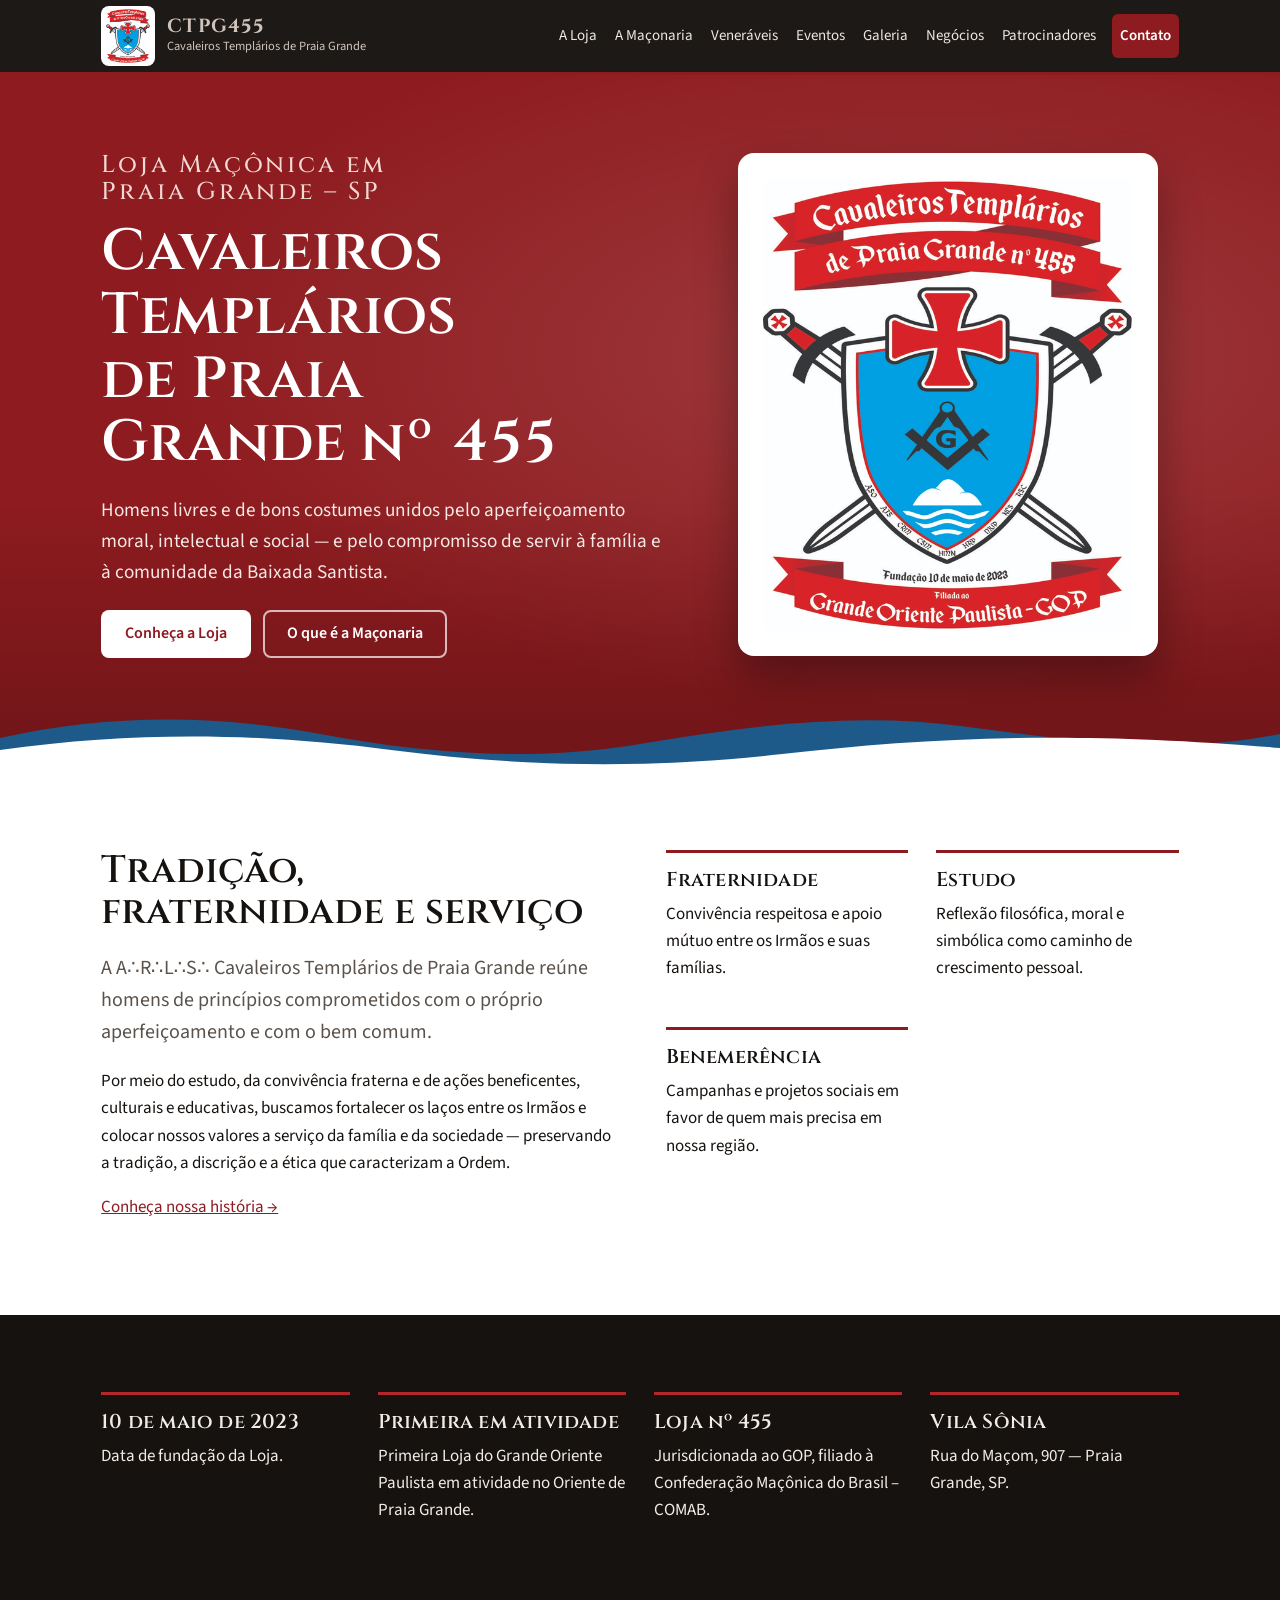
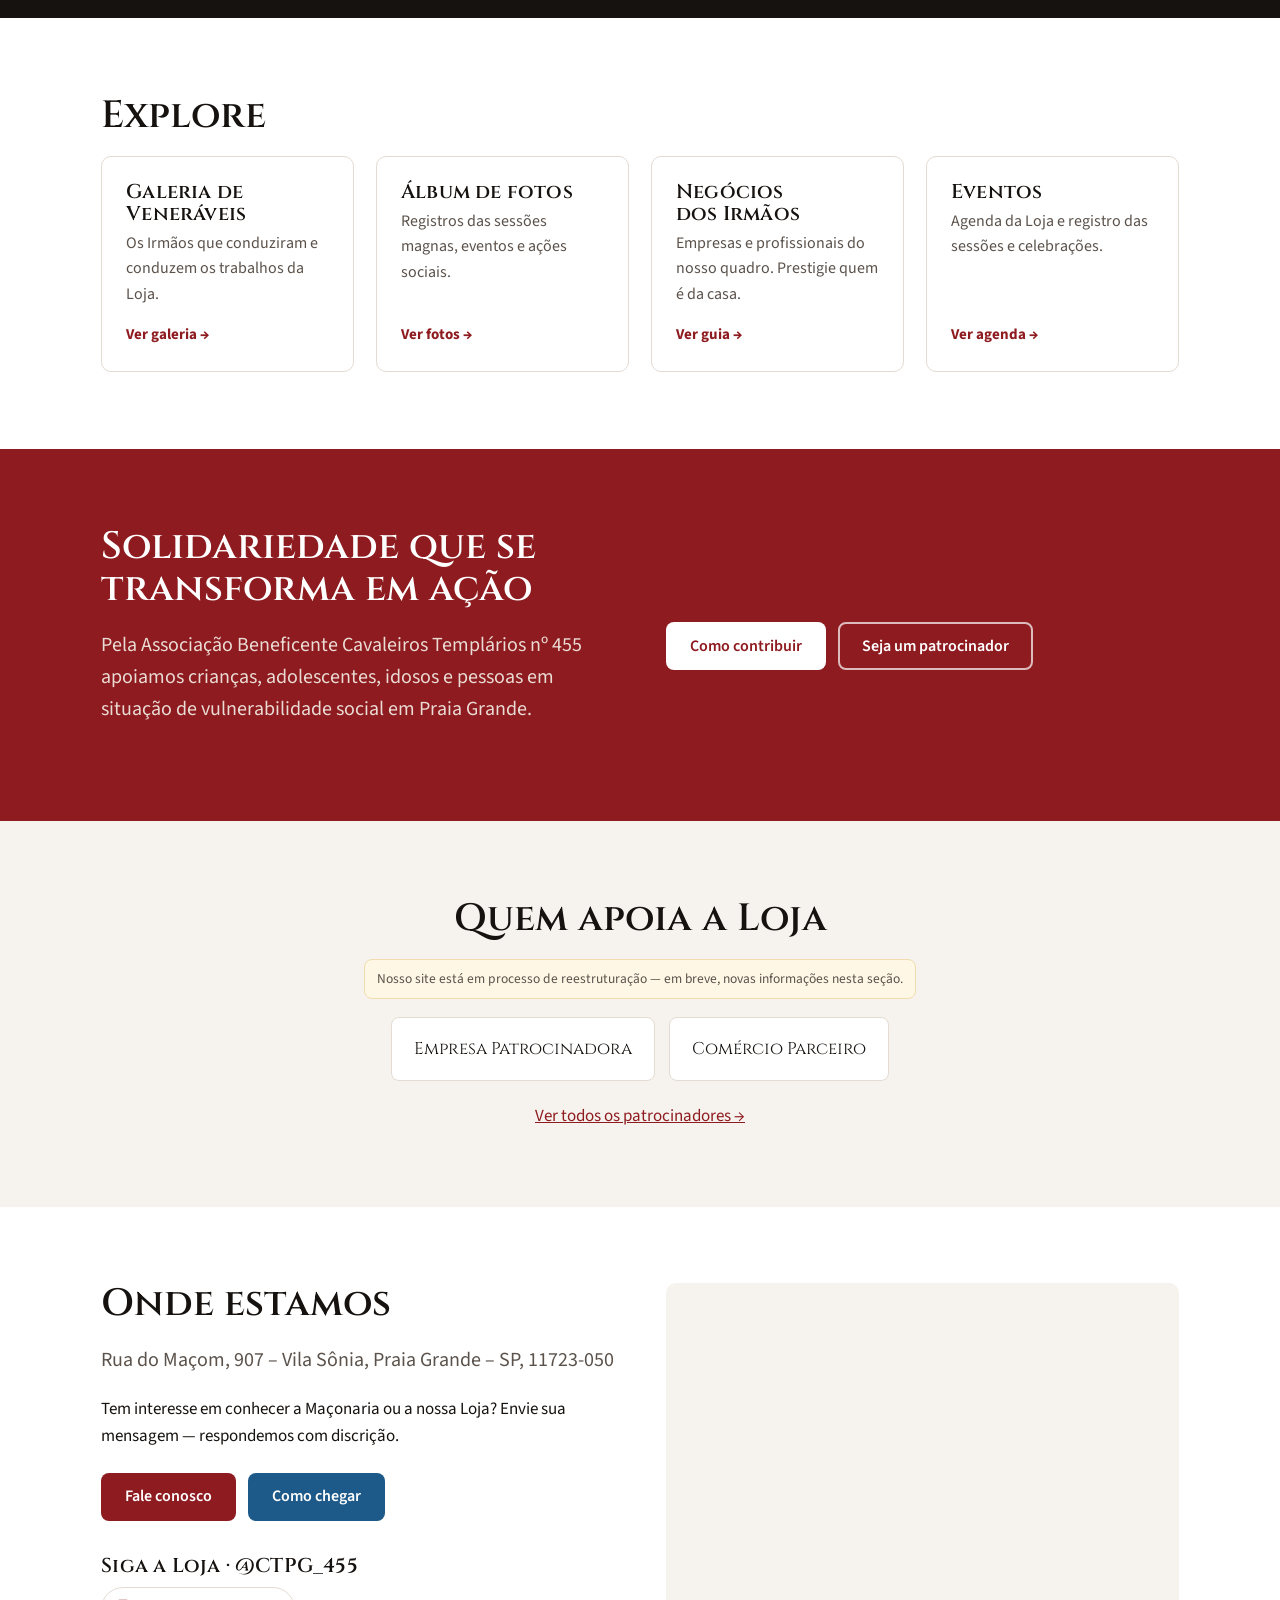
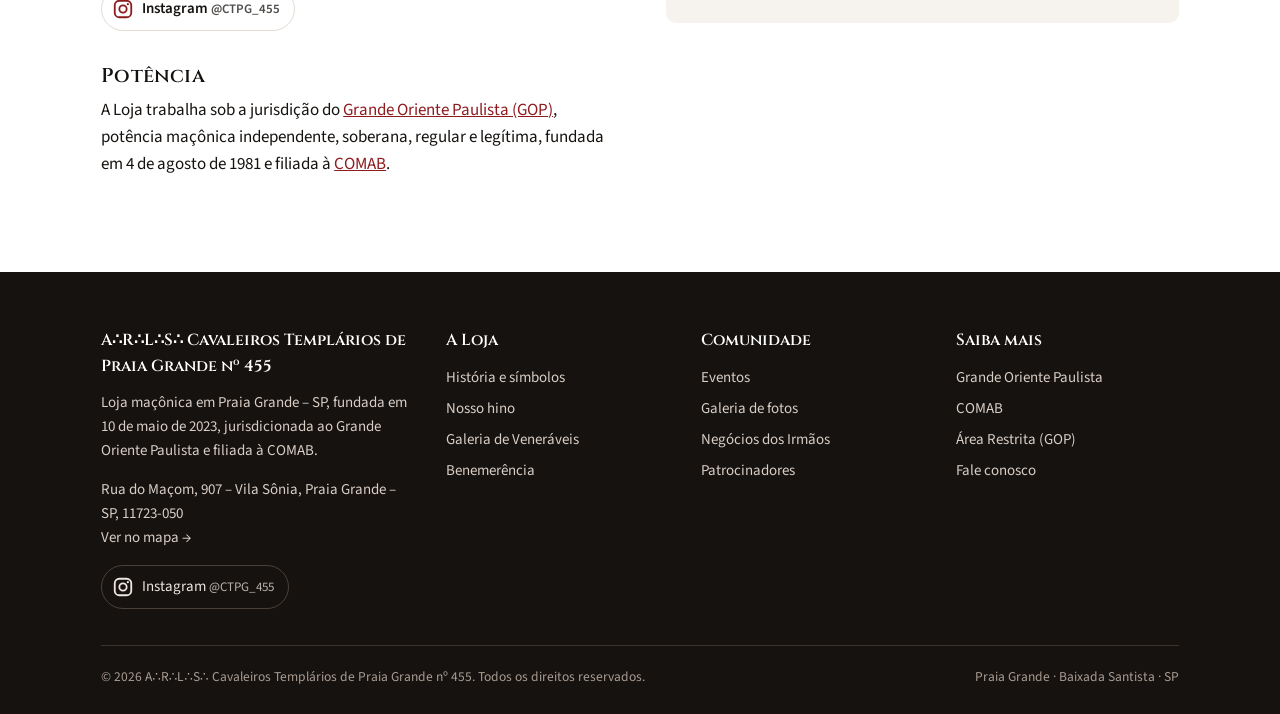
==== index.html @ 7e716f36 "Cabeçalho: CTPG · 455 → CTPG455; adiciona CTPG455/CTPG 455 ao alternateName Co-Authored-By: Claude O" ====
<!DOCTYPE html>
<html lang="pt-BR">
<head>
<meta charset="utf-8">
<meta name="viewport" content="width=device-width, initial-scale=1">
<title>Loja Maçônica em Praia Grande – SP | Cavaleiros Templários nº 455 · GOP</title>
<meta name="description" content="A∴R∴L∴S∴ Cavaleiros Templários de Praia Grande nº 455: loja maçônica em Praia Grande, Baixada Santista, jurisdicionada ao Grande Oriente Paulista (GOP). Conheça a Loja, a Maçonaria e nossas ações de benemerência.">
<meta name="robots" content="index, follow, max-image-preview:large">
<link rel="canonical" href="https://www.ctpg.org.br/">
<meta name="theme-color" content="#8e1b1f">
<meta property="og:type" content="website">
<meta property="og:locale" content="pt_BR">
<meta property="og:site_name" content="CTPG – Cavaleiros Templários de Praia Grande nº 455">
<meta property="og:title" content="Loja Maçônica em Praia Grande – SP | Cavaleiros Templários nº 455 · GOP">
<meta property="og:description" content="A∴R∴L∴S∴ Cavaleiros Templários de Praia Grande nº 455: loja maçônica em Praia Grande, Baixada Santista, jurisdicionada ao Grande Oriente Paulista (GOP). Conheça a Loja, a Maçonaria e nossas ações de benemerência.">
<meta property="og:url" content="https://www.ctpg.org.br/">
<meta property="og:image" content="https://www.ctpg.org.br/assets/og.png">
<meta name="twitter:card" content="summary_large_image">
<link rel="icon" href="assets/favicon.png" type="image/png">
<link rel="apple-touch-icon" href="assets/apple-touch-icon.png">
<link rel="preconnect" href="https://fonts.googleapis.com">
<link rel="preconnect" href="https://fonts.gstatic.com" crossorigin>
<link href="https://fonts.googleapis.com/css2?family=Cinzel:wght@500;600;700&family=Source+Sans+3:wght@400;600;700&display=swap" rel="stylesheet">
<link rel="stylesheet" href="assets/estilo.css">
<script type="application/ld+json">[{"@context": "https://schema.org", "@type": ["Organization", "Place"], "@id": "https://www.ctpg.org.br/#loja", "name": "Loja Maçônica Cavaleiros Templários de Praia Grande nº 455", "alternateName": ["CTPG", "CTPG455", "CTPG 455", "Cavaleiros Templários de Praia Grande", "A.R.L.S. Cavaleiros Templários de Praia Grande nº 455", "Loja Maçônica em Praia Grande"], "url": "https://www.ctpg.org.br/", "logo": "https://www.ctpg.org.br/assets/logo.png", "image": "https://www.ctpg.org.br/assets/og.png", "foundingDate": "2023-05-10", "founder": [{"@type": "Person", "name": "Adelio Servinsckins Oliveira"}, {"@type": "Person", "name": "Antônio José Silva"}, {"@type": "Person", "name": "Caio Renê Martins"}, {"@type": "Person", "name": "Clodoaldo de Souza Mafei"}, {"@type": "Person", "name": "Heber Martins Neto"}, {"@type": "Person", "name": "Henrique Ruiz Poiatos"}, {"@type": "Person", "name": "Marcus Vinicius Dutra"}, {"@type": "Person", "name": "Nilton Lima Santos"}, {"@type": "Person", "name": "Regivan Souza Cruz"}], "description": "Loja maçônica em Praia Grande – SP, jurisdicionada ao Grande Oriente Paulista (GOP) e filiada à COMAB.", "address": {"@type": "PostalAddress", "streetAddress": "Rua do Maçom, 907 – Vila Sônia", "addressLocality": "Praia Grande", "addressRegion": "SP", "postalCode": "11723-050", "addressCountry": "BR"}, "geo": {"@type": "GeoCoordinates", "latitude": -24.002608, "longitude": -46.443694}, "sameAs": ["https://www.instagram.com/ctpg_455/"], "areaServed": ["Praia Grande", "Baixada Santista", "Mongaguá", "São Vicente", "Santos"], "parentOrganization": {"@type": "Organization", "name": "Grande Oriente Paulista", "url": "https://www.gopsp.org.br/"}, "memberOf": {"@type": "Organization", "name": "Confederação Maçônica do Brasil – COMAB", "url": "https://comab.org.br/"}}]</script>
</head>
<body>
<header class="top"><div class="wrap">
<a class="brand" href="index.html" aria-label="CTPG – página inicial"><span class="brand-logo"><img src="assets/logo-160.png" width="160" height="196" alt=""></span><span><b>CTPG455</b><span>Cavaleiros Templários de Praia Grande</span></span></a>
<button class="burger" aria-label="Abrir menu" aria-expanded="false" aria-controls="menu">☰</button>
<nav class="nav" id="menu" aria-label="Principal"><a href="loja.html">A Loja</a><a href="maconaria.html">A Maçonaria</a><a href="veneraveis.html">Veneráveis</a><a href="eventos.html">Eventos</a><a href="galeria.html">Galeria</a><a href="negocios.html">Negócios</a><a href="patrocinadores.html">Patrocinadores</a><a class="cta" href="contato.html">Contato</a></nav>
</div></header>
<main>


<section class="hero"><div class="wrap">
 <div>
  <h1><small>Loja Maçônica em Praia Grande – SP</small>Cavaleiros Templários de Praia Grande <span class="dots">nº 455</span></h1>
  <p>Homens livres e de bons costumes unidos pelo aperfeiçoamento moral, intelectual e social — e pelo compromisso de servir à família e à comunidade da Baixada Santista.</p>
  <div class="btns"><a class="btn w" href="loja.html">Conheça a Loja</a><a class="btn o" href="maconaria.html">O que é a Maçonaria</a></div>
 </div>
 <figure class="logo-card"><img src="assets/logo-600.png" srcset="assets/logo-600.png 600w, assets/logo.png 1082w" sizes="(max-width:820px) 260px, 420px" width="600" height="735" alt="Brasão oficial da A∴R∴L∴S∴ Cavaleiros Templários de Praia Grande nº 455 – Grande Oriente Paulista" fetchpriority="high"></figure>
</div><svg class="waves" viewBox="0 0 1440 70" preserveAspectRatio="none" aria-hidden="true">
<path d="M0 34C120 10 240 10 360 30S600 58 720 40 960 8 1080 22 1320 52 1440 30V70H0Z" fill="#1d5a8a"/>
<path d="M0 46C160 26 300 30 440 46S720 66 880 50 1200 26 1440 44V70H0Z" fill="#ffffff"/></svg></section>

<section class="band"><div class="wrap split">
 <div><h2>Tradição, fraternidade e serviço</h2>
 <p class="lead">A A∴R∴L∴S∴ Cavaleiros Templários de Praia Grande reúne homens de princípios comprometidos com o próprio aperfeiçoamento e com o bem comum.</p>
 <p>Por meio do estudo, da convivência fraterna e de ações beneficentes, culturais e educativas, buscamos fortalecer os laços entre os Irmãos e colocar nossos valores a serviço da família e da sociedade — preservando a tradição, a discrição e a ética que caracterizam a Ordem.</p>
 <p><a href="loja.html">Conheça nossa história →</a></p></div>
 <div class="pillars">
  <div><h3>Fraternidade</h3><p>Convivência respeitosa e apoio mútuo entre os Irmãos e suas famílias.</p></div>
  <div><h3>Estudo</h3><p>Reflexão filosófica, moral e simbólica como caminho de crescimento pessoal.</p></div>
  <div><h3>Benemerência</h3><p>Campanhas e projetos sociais em favor de quem mais precisa em nossa região.</p></div>
 </div>
</div></section>

<section class="band dark"><div class="wrap">
 <div class="pillars">
  <div><h3>10 de maio de 2023</h3><p>Data de fundação da Loja.</p></div>
  <div><h3>Primeira em atividade</h3><p>Primeira Loja do Grande Oriente Paulista em atividade no Oriente de Praia Grande.</p></div>
  <div><h3>Loja nº 455</h3><p>Jurisdicionada ao GOP, filiado à Confederação Maçônica do Brasil – COMAB.</p></div>
  <div><h3>Vila Sônia</h3><p>Rua do Maçom, 907 — Praia Grande, SP.</p></div>
 </div>
</div></section>

<section class="band"><div class="wrap">
 <h2>Explore</h2>
 <div class="grid">
  <a class="card" href="veneraveis.html" style="text-decoration:none;color:inherit"><h3>Galeria de Veneráveis</h3><p>Os Irmãos que conduziram e conduzem os trabalhos da Loja.</p><span class="links"><b style="color:var(--red)">Ver galeria →</b></span></a>
  <a class="card" href="galeria.html" style="text-decoration:none;color:inherit"><h3>Álbum de fotos</h3><p>Registros das sessões magnas, eventos e ações sociais.</p><span class="links"><b style="color:var(--red)">Ver fotos →</b></span></a>
  <a class="card" href="negocios.html" style="text-decoration:none;color:inherit"><h3>Negócios dos Irmãos</h3><p>Empresas e profissionais do nosso quadro. Prestigie quem é da casa.</p><span class="links"><b style="color:var(--red)">Ver guia →</b></span></a>
  <a class="card" href="eventos.html" style="text-decoration:none;color:inherit"><h3>Eventos</h3><p>Agenda da Loja e registro das sessões e celebrações.</p><span class="links"><b style="color:var(--red)">Ver agenda →</b></span></a>
 </div>
</div></section>

<section class="band red"><div class="wrap split" style="align-items:center">
 <div><h2>Solidariedade que se transforma em ação</h2>
 <p class="lead">Pela Associação Beneficente Cavaleiros Templários nº 455 apoiamos crianças, adolescentes, idosos e pessoas em situação de vulnerabilidade social em Praia Grande.</p></div>
 <div><div class="btns"><a class="btn w" href="benemerencia.html">Como contribuir</a><a class="btn o" href="patrocinadores.html">Seja um patrocinador</a></div></div>
</div></section>

<section class="band soft"><div class="wrap">
 <h2 style="text-align:center">Quem apoia a Loja</h2>
 <div data-exemplo="patrocinadores" style="text-align:center"></div>
 <div class="marquee" id="faixa-patrocinadores"></div>
 <p style="text-align:center;margin:22px auto 0"><a href="patrocinadores.html">Ver todos os patrocinadores →</a></p>
</div></section>

<section class="band"><div class="wrap split">
 <div><h2>Onde estamos</h2>
 <p class="lead">Rua do Maçom, 907 – Vila Sônia, Praia Grande – SP, 11723-050</p>
 <p>Tem interesse em conhecer a Maçonaria ou a nossa Loja? Envie sua mensagem — respondemos com discrição.</p>
 <div class="btns"><a class="btn r" href="contato.html">Fale conosco</a><a class="btn s" href="https://www.google.com/maps/search/?api=1&query=-24.002608,-46.443694" target="_blank" rel="noopener">Como chegar</a></div>
 <h3 style="margin-top:34px">Siga a Loja · @CTPG_455</h3>
 <div class="social big"><a href="https://www.instagram.com/ctpg_455/" target="_blank" rel="noopener me"><svg viewBox="0 0 24 24" aria-hidden="true"><rect x="3" y="3" width="18" height="18" rx="5" fill="none" stroke="currentColor" stroke-width="2"/><circle cx="12" cy="12" r="4" fill="none" stroke="currentColor" stroke-width="2"/><circle cx="17.3" cy="6.7" r="1.2" fill="currentColor"/></svg><span>Instagram <small>@CTPG_455</small></span></a></div>
 <h3 style="margin-top:34px">Potência</h3>
 <p>A Loja trabalha sob a jurisdição do <a href="https://www.gopsp.org.br/" target="_blank" rel="noopener">Grande Oriente Paulista (GOP)</a>, potência maçônica independente, soberana, regular e legítima, fundada em 4 de agosto de 1981 e filiada à <a href="https://comab.org.br/" target="_blank" rel="noopener">COMAB</a>.</p></div>
 <iframe class="map" title="Mapa: localização da Loja em Praia Grande" loading="lazy" referrerpolicy="no-referrer-when-downgrade" src="https://maps.google.com/maps?q=-24.002608,-46.443694&z=16&output=embed"></iframe>
</div></section>

</main>
<footer class="foot"><div class="wrap">
<div class="cols">
 <div><h4>A∴R∴L∴S∴ Cavaleiros Templários de Praia Grande nº 455</h4><p>Loja maçônica em Praia Grande – SP, fundada em 10 de maio de 2023, jurisdicionada ao Grande Oriente Paulista e filiada à COMAB.</p>
 <p>Rua do Maçom, 907 – Vila Sônia, Praia Grande – SP, 11723-050<br><a href="https://www.google.com/maps/search/?api=1&query=-24.002608,-46.443694" target="_blank" rel="noopener">Ver no mapa →</a></p><div class="social"><a href="https://www.instagram.com/ctpg_455/" target="_blank" rel="noopener me"><svg viewBox="0 0 24 24" aria-hidden="true"><rect x="3" y="3" width="18" height="18" rx="5" fill="none" stroke="currentColor" stroke-width="2"/><circle cx="12" cy="12" r="4" fill="none" stroke="currentColor" stroke-width="2"/><circle cx="17.3" cy="6.7" r="1.2" fill="currentColor"/></svg><span>Instagram <small>@CTPG_455</small></span></a></div></div>
 <div><h4>A Loja</h4><ul><li><a href="loja.html">História e símbolos</a></li><li><a href="loja.html#hino">Nosso hino</a></li><li><a href="veneraveis.html">Galeria de Veneráveis</a></li><li><a href="benemerencia.html">Benemerência</a></li></ul></div>
 <div><h4>Comunidade</h4><ul><li><a href="eventos.html">Eventos</a></li><li><a href="galeria.html">Galeria de fotos</a></li><li><a href="negocios.html">Negócios dos Irmãos</a></li><li><a href="patrocinadores.html">Patrocinadores</a></li></ul></div>
 <div><h4>Saiba mais</h4><ul><li><a href="https://www.gopsp.org.br/" target="_blank" rel="noopener">Grande Oriente Paulista</a></li><li><a href="https://comab.org.br/" target="_blank" rel="noopener">COMAB</a></li><li><a href="https://www.gopsp.org.br/site/area-restrita/art.aspx" target="_blank" rel="noopener">Área Restrita (GOP)</a></li><li><a href="contato.html">Fale conosco</a></li></ul></div>
</div>
<div class="base"><span>© <span id="ano">2026</span> A∴R∴L∴S∴ Cavaleiros Templários de Praia Grande nº 455. Todos os direitos reservados.</span><span>Praia Grande · Baixada Santista · SP</span></div>
</div></footer>
<script src="assets/dados.js"></script>
<script src="assets/app.js"></script>
</body>
</html>
---- assets/estilo.css ----
/*
VOICE: formal, solene e acolhedor — uma instituição tradicional que se apresenta à cidade.
IDEA: o estandarte templário — faixas de cor chapada, brasão ao centro, bordas de pergaminho fino.
PICTURE: brasão (escudo, cruz pátea, espadas cruzadas, Morro do Xixová e ondas) sobre campo vermelho.
COLOUR and TYPE: vermelho templário dominante, preto de apoio, azul-mar como acento; Cinzel (letras lapidares) + Source Sans 3.
LAYOUT: faixas largas de ponta a ponta, conteúdo até 1180px, cartões em grade que empilham no celular.
*/
:root{
  color-scheme:light;
  --red:#8e1b1f; --red-d:#5e0f13; --red-l:#b3262b;
  --ink:#16120f; --muted:#5b524b; --line:#e4dcd3;
  --bg:#ffffff; --soft:#f6f2ee;
  --sea:#1d5a8a; --sea-d:#123c5e;
  --radius:10px;
  --serif:"Cinzel",Georgia,"Times New Roman",serif;
  --sans:"Source Sans 3",system-ui,-apple-system,"Segoe UI",Roboto,sans-serif;
}
*{box-sizing:border-box;min-width:0}
html{scroll-behavior:smooth;scroll-padding-top:84px}
body{margin:0;background:var(--bg);color:var(--ink);font:17px/1.6 var(--sans);overflow-x:clip}
img{max-width:100%;display:block}
a{color:var(--red)}
a:focus-visible,button:focus-visible,input:focus-visible{outline:3px solid var(--sea);outline-offset:2px}
h1,h2,h3{font-family:var(--serif);font-weight:600;line-height:1.1;text-wrap:balance;margin:0 0 .5em}
h1{font-size:clamp(32px,5vw,52px)}
h2{font-size:clamp(26px,3.4vw,38px)}
h3{font-size:20px;letter-spacing:.01em}
p{margin:0 0 1em;max-width:68ch}
.wrap{max-width:1180px;margin:0 auto;padding:0 max(4vw,16px)}
.band{padding:clamp(40px,6vw,88px) 0}
.band.soft{background:var(--soft)}
.band.dark{background:var(--ink);color:#f3ece6}
.band.dark a{color:#fff}
.band.red{background:var(--red);color:#fff}
.lead{font-size:clamp(18px,1.6vw,20px);color:var(--muted)}
.dark .lead,.red .lead{color:#eadcd5}
.small{font-size:14px;color:var(--muted)}
.dots{letter-spacing:.05em}

/* ---------- cabeçalho ---------- */
.top{position:sticky;top:0;z-index:50;background:rgba(22,18,15,.97);color:#fff;border-bottom:3px solid var(--red)}
.top .wrap{display:flex;align-items:center;gap:20px;min-height:72px}
.brand{display:flex;align-items:center;gap:12px;color:#fff;text-decoration:none;flex:none}
.brand-logo{background:#fff;border-radius:8px;padding:3px 5px;display:flex;flex:none}
.brand-logo img{height:54px;width:auto}
.brand b{font-family:var(--serif);font-size:19px;letter-spacing:.06em;display:block;line-height:1.1}
.brand span{font-size:12.5px;color:#cfc4bb;display:block}
.nav{margin-left:auto;display:flex;align-items:center;gap:2px}
.nav a{color:#efe7e0;text-decoration:none;font-size:15px;padding:10px 8px;border-radius:6px;white-space:nowrap}
.nav a:hover,.nav a[aria-current=page]{background:rgba(255,255,255,.1);color:#fff}
.nav a.cta{background:var(--red);color:#fff;font-weight:600;margin-left:6px}
.nav a.cta:hover{background:var(--red-l)}
.burger{display:none;margin-left:auto;background:none;border:1px solid #5a514a;color:#fff;border-radius:8px;width:46px;height:46px;font-size:22px;cursor:pointer}
@media(max-width:1240px){
  .burger{display:block}
  .nav{display:none;position:absolute;left:0;right:0;top:100%;background:var(--ink);flex-direction:column;align-items:stretch;padding:8px max(4vw,16px) 18px;border-bottom:3px solid var(--red)}
  .nav.open{display:flex}
  .nav a{padding:13px 10px;font-size:17px}
  .nav a.cta{margin:8px 0 0;text-align:center}
}

/* ---------- herói ---------- */
.hero{background:var(--red);color:#fff;position:relative;overflow:hidden}
.hero::before{content:"";position:absolute;inset:0;background:radial-gradient(ellipse at 72% 40%,rgba(255,255,255,.14),transparent 60%),linear-gradient(180deg,transparent 60%,rgba(0,0,0,.22))}
.hero .wrap{position:relative;display:grid;grid-template-columns:minmax(0,1.1fr) minmax(0,.9fr);gap:clamp(24px,4vw,56px);align-items:center;padding-top:clamp(36px,6vw,80px);padding-bottom:clamp(70px,9vw,120px)}
.hero h1{font-size:clamp(34px,5.2vw,58px);margin-bottom:.35em}
.hero h1 small{display:block;font-size:.42em;letter-spacing:.12em;color:#f2d9d4;margin-bottom:.6em;font-weight:500}
.hero p{font-size:clamp(17px,1.5vw,20px);color:#f6e9e5}
.logo-card{background:#fff;border-radius:16px;padding:clamp(14px,2vw,26px);margin:0 auto;width:100%;max-width:420px;box-shadow:0 22px 44px rgba(0,0,0,.32)}
.logo-card img{width:100%;height:auto}
.waves{position:absolute;left:0;right:0;bottom:-1px;width:100%;height:70px}
@media(max-width:820px){.hero .wrap{grid-template-columns:1fr}.hero .logo-card{max-width:260px;order:-1}}
.btns{display:flex;flex-wrap:wrap;gap:12px;margin-top:22px}
.btn{display:inline-flex;align-items:center;justify-content:center;min-height:48px;padding:0 22px;border-radius:8px;font-weight:600;text-decoration:none;font-size:16px;border:2px solid transparent;cursor:pointer;font-family:var(--sans)}
.btn.w{background:#fff;color:var(--red)}
.btn.o{border-color:rgba(255,255,255,.7);color:#fff;background:transparent}
.btn.r{background:var(--red);color:#fff}
.btn.r:hover{background:var(--red-l)}
.btn.s{background:var(--sea);color:#fff}

/* ---------- cabeçalho de página interna ---------- */
.phead{background:var(--red);color:#fff;position:relative;overflow:hidden}
.phead .wrap{position:relative;padding-top:clamp(34px,5vw,64px);padding-bottom:clamp(54px,7vw,88px)}
.phead p{color:#f3e2de;font-size:19px;margin:0}
.crumb{font-size:14px;color:#f0d2cc;margin-bottom:10px}
.crumb a{color:#fff}

/* ---------- grades e cartões ---------- */
.grid{display:grid;gap:22px;grid-template-columns:repeat(auto-fill,minmax(min(100%,240px),1fr))}
.grid.wide{grid-template-columns:repeat(auto-fill,minmax(min(100%,340px),1fr))}
.card{background:#fff;border:1px solid var(--line);border-radius:var(--radius);padding:24px;display:flex;flex-direction:column;gap:6px}
.card h3{margin:0}
.card p{margin:0;color:var(--muted);font-size:16px}
.card .meta{font-size:14px;color:var(--muted)}
.card .tag{align-self:flex-start;font-size:13px;background:var(--soft);border:1px solid var(--line);border-radius:999px;padding:2px 10px;color:var(--muted)}
.card .links{display:flex;flex-wrap:wrap;gap:8px 16px;margin-top:auto;padding-top:10px;font-size:15px}
.card .links a{font-weight:600;text-decoration:none}
.pillars{display:grid;gap:28px;grid-template-columns:repeat(auto-fit,minmax(min(100%,240px),1fr))}
.pillars div{border-top:3px solid var(--red);padding-top:16px}
.dark .pillars div{border-color:var(--red-l)}
.split{display:grid;grid-template-columns:minmax(0,1fr) minmax(0,1fr);gap:clamp(24px,4vw,56px);align-items:start}
@media(max-width:820px){.split{grid-template-columns:1fr}}

/* ---------- veneráveis ---------- */
.vm{text-align:center;align-items:center;padding:28px 20px}
.vm .ph{width:150px;height:180px;border-radius:8px;overflow:hidden;background:var(--soft);border:4px solid #fff;box-shadow:0 0 0 2px var(--red),0 10px 22px rgba(0,0,0,.15);margin-bottom:12px}
.vm .ph img{width:100%;height:100%;object-fit:cover}
.vm .ph svg{width:100%;height:100%}
.vm .period{font-family:var(--serif);color:var(--red);font-size:17px}
.vm.atual{border-color:var(--red);box-shadow:0 0 0 1px var(--red)}

/* ---------- patrocinadores ---------- */
.tier{margin-top:34px}
.tier h3{display:flex;align-items:center;gap:12px}
.tier h3::after{content:"";flex:1;height:1px;background:var(--line)}
.spons{display:grid;gap:18px;grid-template-columns:repeat(auto-fill,minmax(min(100%,200px),1fr))}
.spon{background:#fff;border:1px solid var(--line);border-radius:var(--radius);padding:20px;display:flex;flex-direction:column;align-items:center;justify-content:center;gap:10px;text-align:center;text-decoration:none;color:var(--ink);min-height:150px;transition:transform .2s}
.spon:hover{transform:translateY(-3px)}
.spon img{max-height:70px;width:auto;object-fit:contain}
.spon .logo-txt{font-family:var(--serif);font-size:20px;color:var(--sea-d)}
.ouro .spon{min-height:190px}
.marquee{display:flex;flex-wrap:wrap;gap:14px;justify-content:center}
.marquee a{background:#fff;border:1px solid var(--line);border-radius:8px;padding:14px 22px;text-decoration:none;color:var(--ink);font-family:var(--serif);font-size:17px;display:flex;align-items:center;min-height:64px}
.marquee img{max-height:44px;width:auto}

/* ---------- filtros / busca ---------- */
.tools{display:flex;flex-wrap:wrap;gap:12px;margin:0 0 26px}
.tools input,.tools select{font:16px var(--sans);min-height:48px;padding:0 14px;border:1px solid #cfc5bb;border-radius:8px;background:#fff;color:var(--ink)}
.tools input{flex:1 1 260px}
.empty{padding:34px;text-align:center;border:1px dashed #cfc5bb;border-radius:var(--radius);color:var(--muted);background:#fff}

/* ---------- galeria ---------- */
.albums{display:grid;gap:24px;grid-template-columns:repeat(auto-fill,minmax(min(100%,300px),1fr))}
.album{background:#fff;border:1px solid var(--line);border-radius:var(--radius);overflow:hidden;cursor:pointer;text-align:left;padding:0;font:inherit;color:inherit;display:flex;flex-direction:column}
.album .cover{aspect-ratio:4/3;overflow:hidden;background:var(--soft)}
.album .cover img{width:100%;height:100%;object-fit:cover;transition:transform .4s}
.album:hover .cover img{transform:scale(1.04)}
.album div.t{padding:16px 18px}
.album b{font-family:var(--serif);font-size:18px;display:block;font-weight:600}
.album span{font-size:14px;color:var(--muted)}
.photos{display:grid;gap:10px;grid-template-columns:repeat(auto-fill,minmax(min(100%,180px),1fr))}
.photos button{padding:0;border:0;background:var(--soft);aspect-ratio:1;cursor:zoom-in;border-radius:6px;overflow:hidden}
.photos img{width:100%;height:100%;object-fit:cover}
.lb{position:fixed;inset:0;background:rgba(10,8,7,.94);z-index:100;display:none;align-items:center;justify-content:center;padding:56px 12px}
.lb.on{display:flex}
.lb img{max-height:100%;max-width:100%;object-fit:contain;border-radius:4px}
.lb button{position:absolute;background:rgba(255,255,255,.12);border:0;color:#fff;width:52px;height:52px;border-radius:50%;font-size:26px;cursor:pointer}
.lb .x{top:12px;right:12px}.lb .p{left:12px;top:50%;translate:0 -50%}.lb .n{right:12px;top:50%;translate:0 -50%}
.lb .cap{position:absolute;bottom:14px;left:0;right:0;text-align:center;color:#ddd;font-size:15px}

/* ---------- eventos ---------- */
.ev{display:grid;grid-template-columns:92px minmax(0,1fr);gap:18px;align-items:start;padding:18px 0;border-bottom:1px solid var(--line)}
.ev .d{background:var(--red);color:#fff;border-radius:8px;text-align:center;padding:10px 4px;font-family:var(--serif);line-height:1.1}
.ev .d b{display:block;font-size:30px}
.ev .d span{font-size:13px;letter-spacing:.06em}
.ev h3{margin:2px 0 4px}
.ev p{margin:0;color:var(--muted)}
.cal{width:100%;height:600px;border:1px solid var(--line);border-radius:var(--radius);background:#fff}

/* ---------- textos longos ---------- */
.prose h2{margin-top:1.4em}
.prose h3{margin-top:1.3em}
.prose ul{padding-left:1.2em;max-width:68ch}
.prose li{margin-bottom:.4em}
.faq details{border-bottom:1px solid var(--line);padding:6px 0}
.faq summary{cursor:pointer;font-weight:600;font-size:18px;padding:12px 0;list-style:none;display:flex;justify-content:space-between;gap:12px}
.faq summary::after{content:"+";color:var(--red);font-size:24px;line-height:1}
.faq details[open] summary::after{content:"–"}
.faq details p{color:var(--muted)}
.colors{display:grid;gap:12px;grid-template-columns:repeat(auto-fit,minmax(min(100%,200px),1fr));margin-top:16px}
.colors div{border-radius:8px;padding:16px;color:#fff;font-size:15px}
.colors b{display:block;font-family:var(--serif);font-size:18px}
.hino{font-family:Georgia,serif;font-size:18px;line-height:1.75;white-space:pre-line;background:var(--soft);border-left:4px solid var(--red);padding:24px 28px;border-radius:0 8px 8px 0}

/* ---------- PIX ---------- */
.pix{background:#fff;border:2px solid var(--red);border-radius:var(--radius);padding:26px;max-width:560px}
.pix code{font-size:22px;font-weight:700;display:block;margin:6px 0 14px;color:var(--ink);overflow-wrap:anywhere}

/* ---------- rodapé ---------- */
.foot{background:var(--ink);color:#d8cec6;font-size:15px;padding:56px 0 26px}
.foot .cols{display:grid;gap:32px;grid-template-columns:minmax(0,1.4fr) repeat(3,minmax(0,1fr))}
.foot h4{font-family:var(--serif);color:#fff;font-size:16px;margin:0 0 12px;font-weight:600}
.foot a{color:#d8cec6;text-decoration:none}
.foot a:hover{color:#fff;text-decoration:underline}
.foot ul{list-style:none;margin:0;padding:0}
.foot li{margin-bottom:7px}
.foot .base{border-top:1px solid #3a322c;margin-top:36px;padding-top:20px;display:flex;flex-wrap:wrap;gap:10px 24px;justify-content:space-between;font-size:13.5px;color:#a89c92}
@media(max-width:860px){.foot .cols{grid-template-columns:1fr 1fr}}
@media(max-width:520px){.foot .cols{grid-template-columns:1fr}}
.map{width:100%;height:340px;border:0;border-radius:var(--radius);background:var(--soft)}
.note{font-size:13.5px;color:var(--muted);background:#fff7e6;border:1px solid #f0dcae;border-radius:8px;padding:8px 12px;display:inline-block;margin-bottom:18px}

@media(prefers-reduced-motion:reduce){*{transition:none!important;scroll-behavior:auto!important}}

/* ---------- redes sociais ---------- */
.social{display:flex;flex-wrap:wrap;gap:10px;margin-top:6px}
.social a{display:inline-flex;align-items:center;gap:8px;min-height:44px;padding:0 14px 0 10px;border:1px solid #4a403a;border-radius:999px;color:#efe7e0;text-decoration:none;font-size:15px}
.social a:hover{background:rgba(255,255,255,.08);text-decoration:none}
.social svg{width:22px;height:22px;flex:none}
.social small{opacity:.75;font-size:13px}
.social.big a{border-color:var(--line);color:var(--ink);background:#fff;font-weight:600}
.social.big a:hover{border-color:var(--red);background:#fff}
.social.big svg{color:var(--red)}

/* ---------- fundadores ---------- */
.founders{display:grid;gap:14px;grid-template-columns:repeat(auto-fill,minmax(min(100%,300px),1fr));margin-top:18px}
.founder{display:flex;align-items:center;gap:14px;background:#fff;border:1px solid var(--line);border-radius:var(--radius);padding:14px 16px}
.founder span{flex:none;width:56px;height:56px;border-radius:50%;background:var(--red);color:#fff;display:grid;place-items:center;font-family:var(--serif);font-weight:700;font-size:16px;letter-spacing:.04em;box-shadow:inset 0 0 0 3px #fff,0 0 0 2px var(--red)}
.founder b{font-weight:600;line-height:1.3}

/* ---------- hino ---------- */
.lyrics{display:grid;gap:14px;max-width:720px;margin-top:22px}
.verse{background:var(--soft);border-left:4px solid var(--red);border-radius:0 8px 8px 0;padding:18px 24px}
.verse p{margin:0;font-family:Georgia,serif;font-size:18px;line-height:1.75}
.verse .vl{display:block;font-family:var(--serif);font-size:14px;color:var(--red);margin-bottom:6px;font-weight:600}
.verse.coro{background:var(--red);border-color:var(--red-d);color:#fff}
.verse.coro .vl{color:#f6d4cf}
.player{display:flex;align-items:center;gap:16px;background:var(--ink);color:#fff;border-radius:14px;padding:14px 20px 14px 14px;max-width:720px;margin-top:18px}
.player .play{flex:none;width:58px;height:58px;border-radius:50%;border:0;background:var(--red);color:#fff;cursor:pointer;display:grid;place-items:center;box-shadow:0 0 0 3px rgba(255,255,255,.15)}
.player .play:hover{background:var(--red-l)}
.player svg{width:28px;height:28px;fill:currentColor}
.player .i-pause{display:none}.player.on .i-pause{display:block}.player.on .i-play{display:none}
.pinfo{flex:1;display:grid;grid-template-columns:minmax(0,1fr) auto;gap:4px 12px;align-items:center}
.pinfo b{grid-column:1/-1;font-family:var(--serif);font-weight:600}
.seek{width:100%;accent-color:#d72229;height:24px;margin:0}
.time{font-size:14px;color:#cfc4bb;white-space:nowrap;font-variant-numeric:tabular-nums}
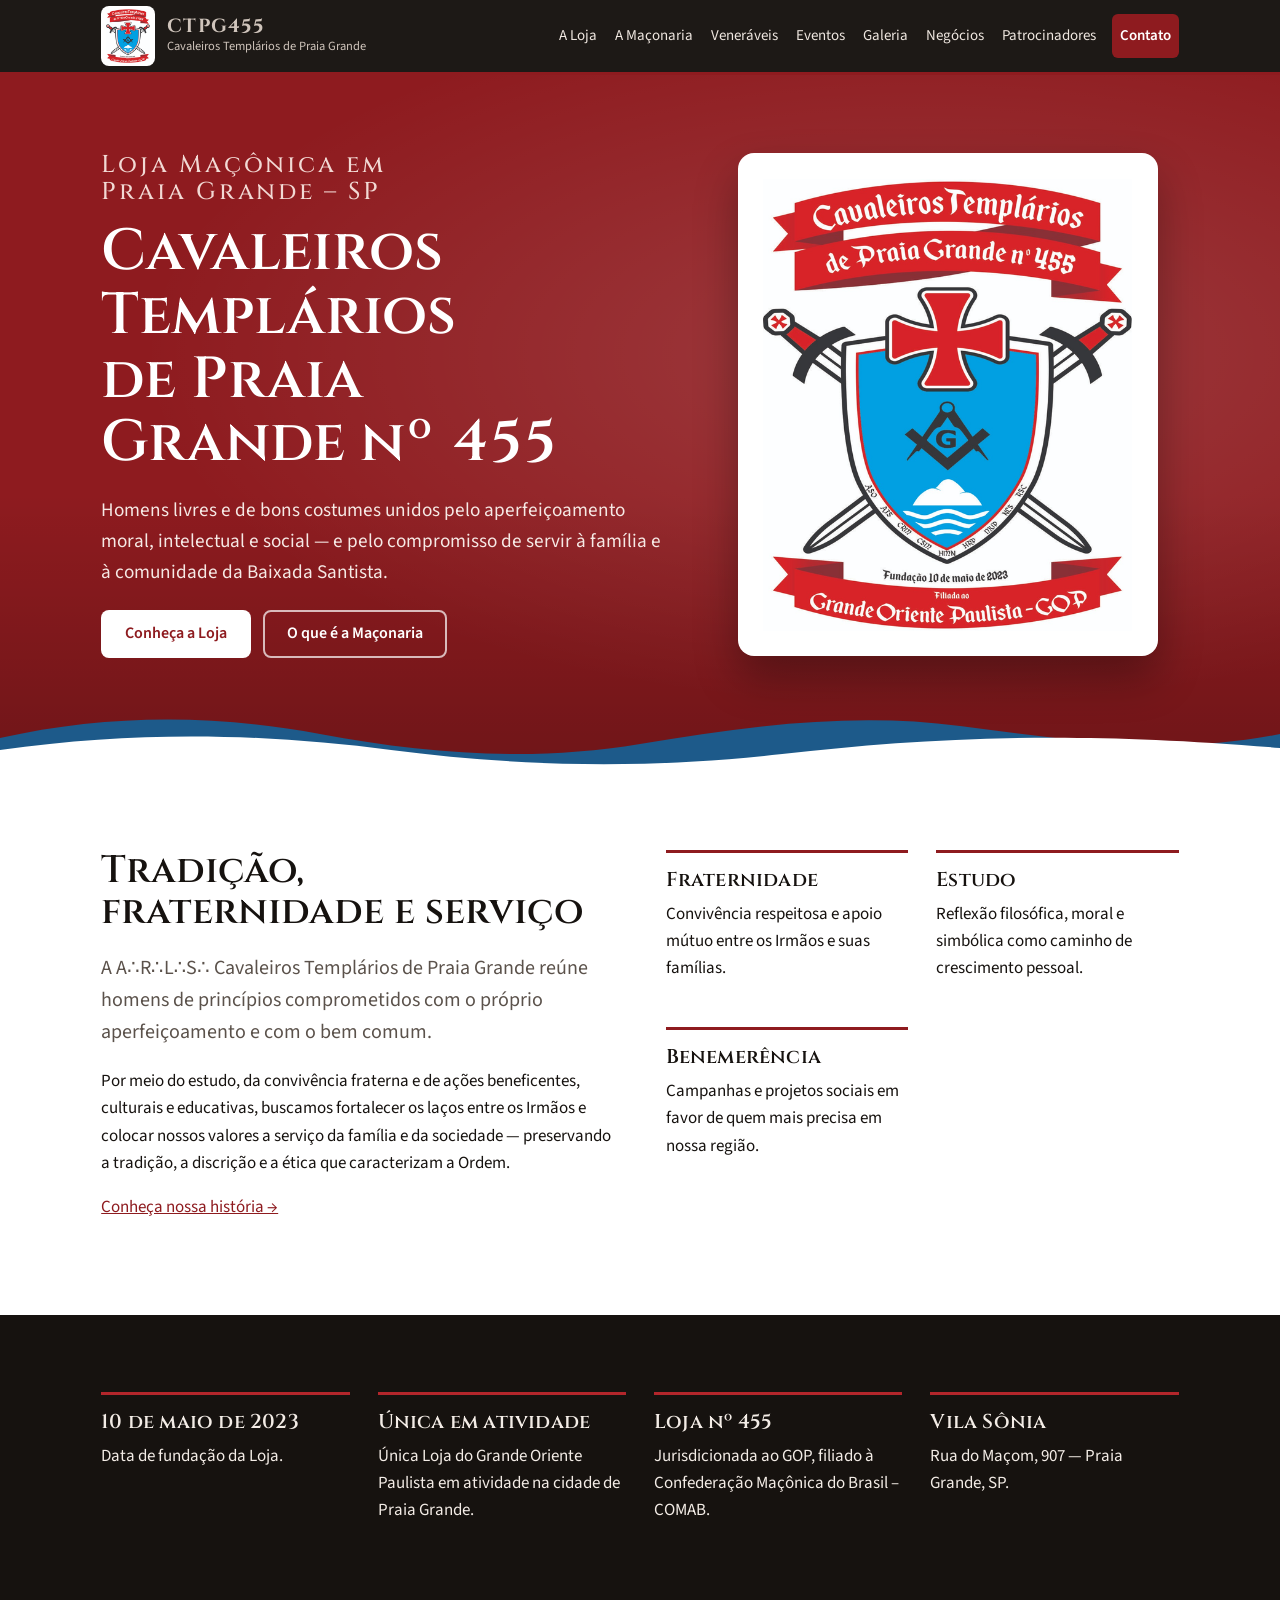
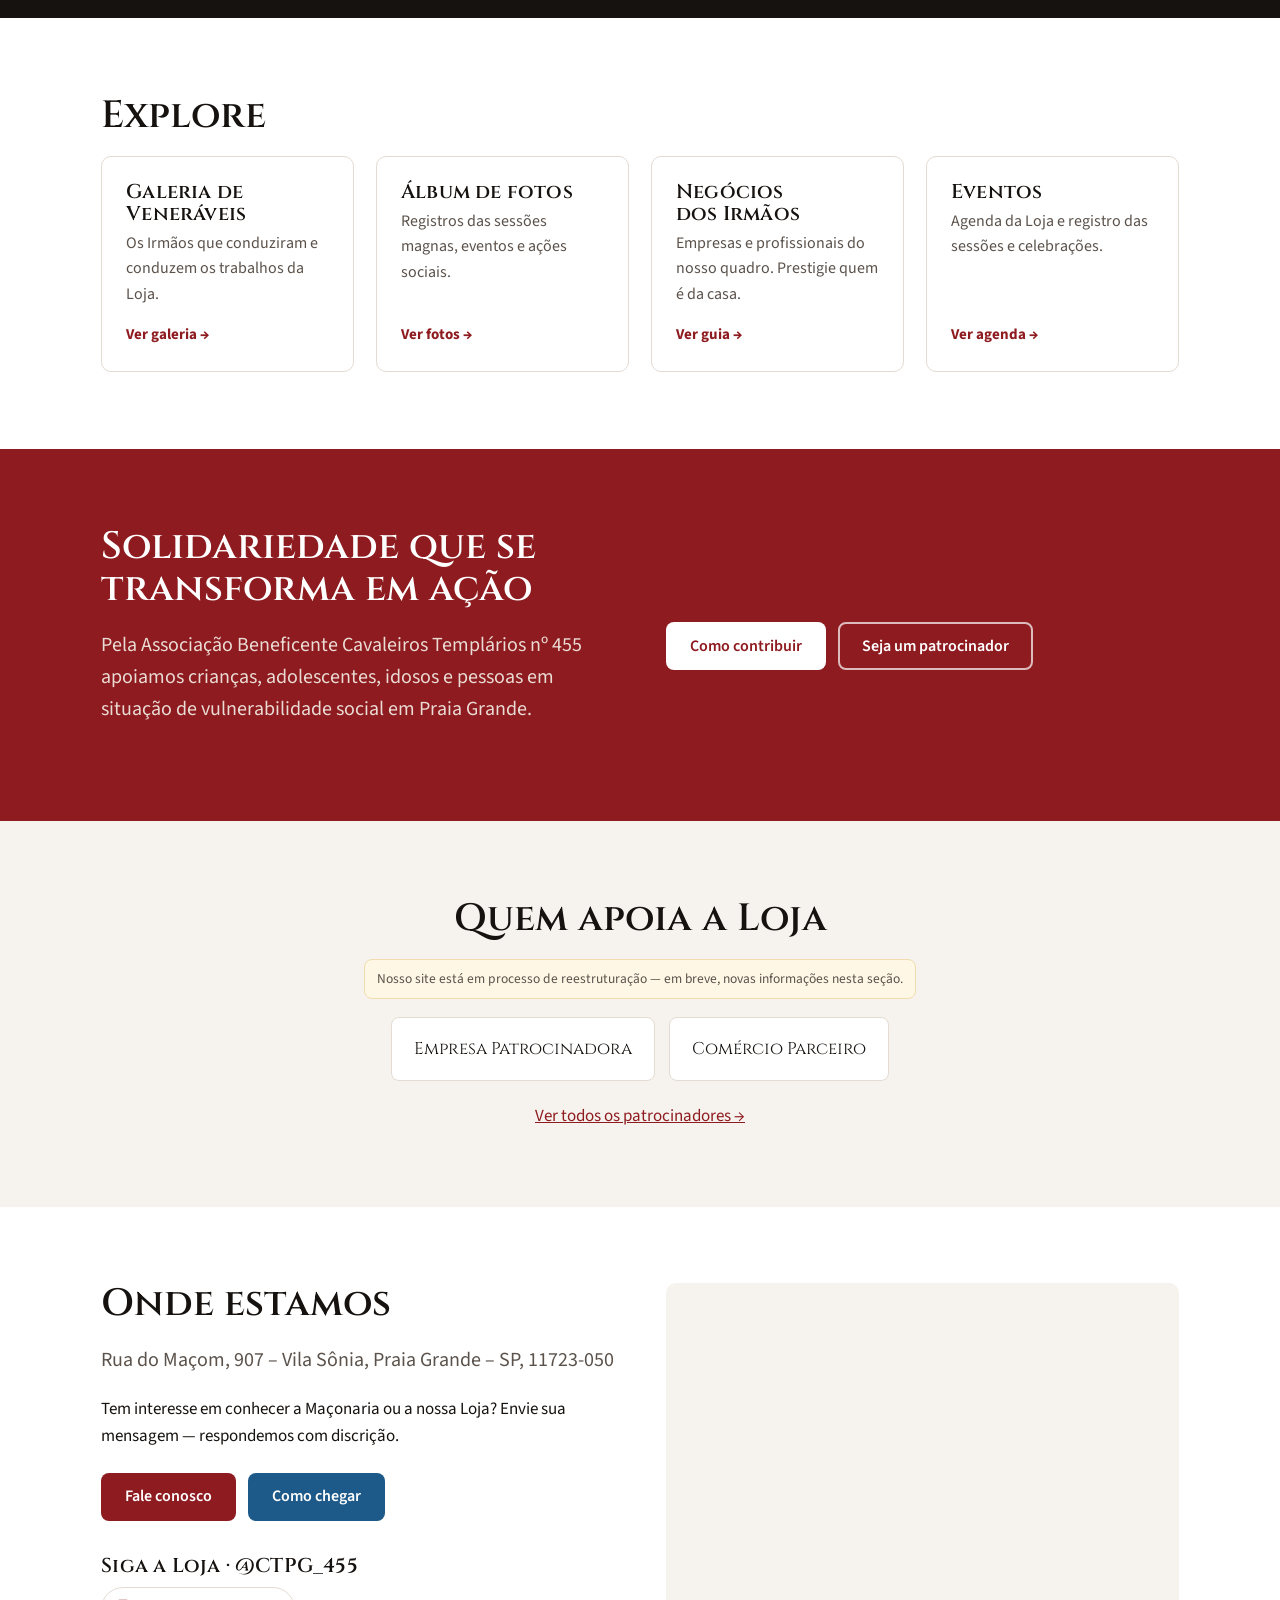
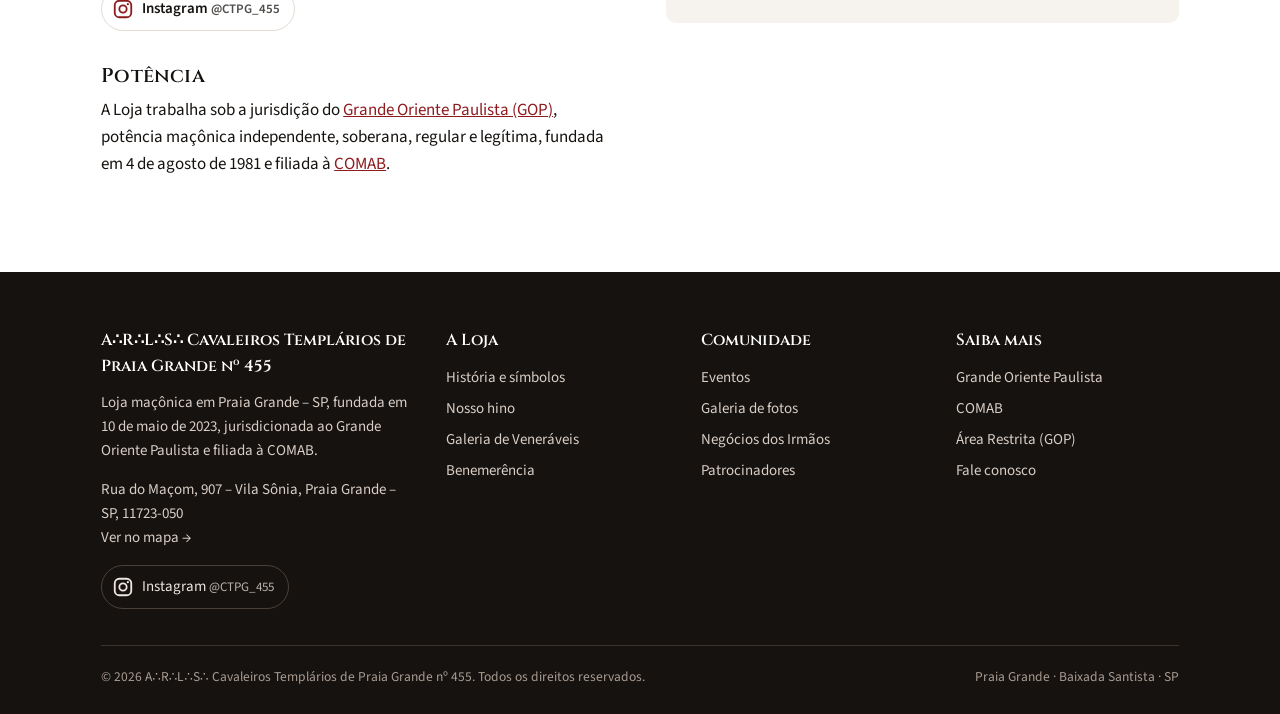
==== commit 220b8100: "Texto: 'primeira Loja do GOP em atividade' → 'única Loja do GOP em atividade na cidade de Praia Gran" ====
--- a/index.html
+++ b/index.html
@@ -59,7 +59,7 @@
 <section class="band dark"><div class="wrap">
  <div class="pillars">
   <div><h3>10 de maio de 2023</h3><p>Data de fundação da Loja.</p></div>
-  <div><h3>Primeira em atividade</h3><p>Primeira Loja do Grande Oriente Paulista em atividade no Oriente de Praia Grande.</p></div>
+  <div><h3>Única em atividade</h3><p>Única Loja do Grande Oriente Paulista em atividade na cidade de Praia Grande.</p></div>
   <div><h3>Loja nº 455</h3><p>Jurisdicionada ao GOP, filiado à Confederação Maçônica do Brasil – COMAB.</p></div>
   <div><h3>Vila Sônia</h3><p>Rua do Maçom, 907 — Praia Grande, SP.</p></div>
  </div>
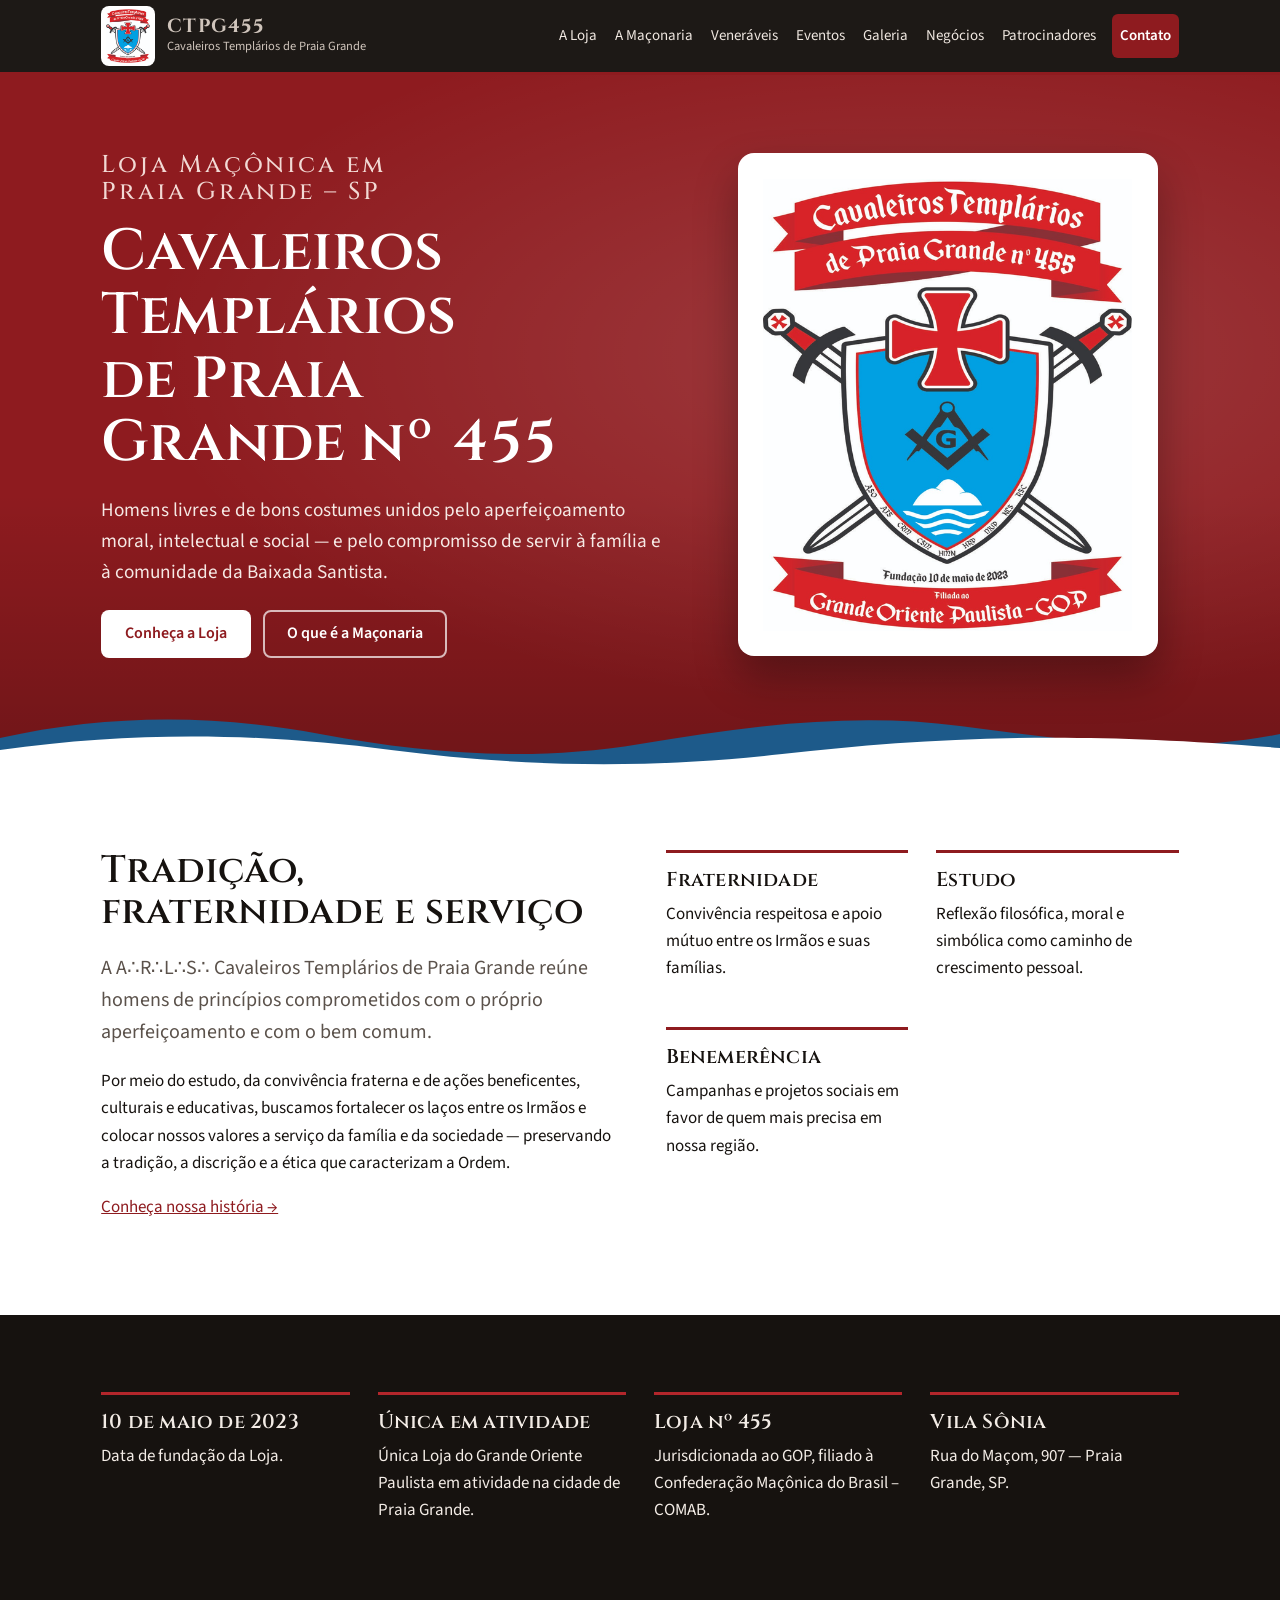
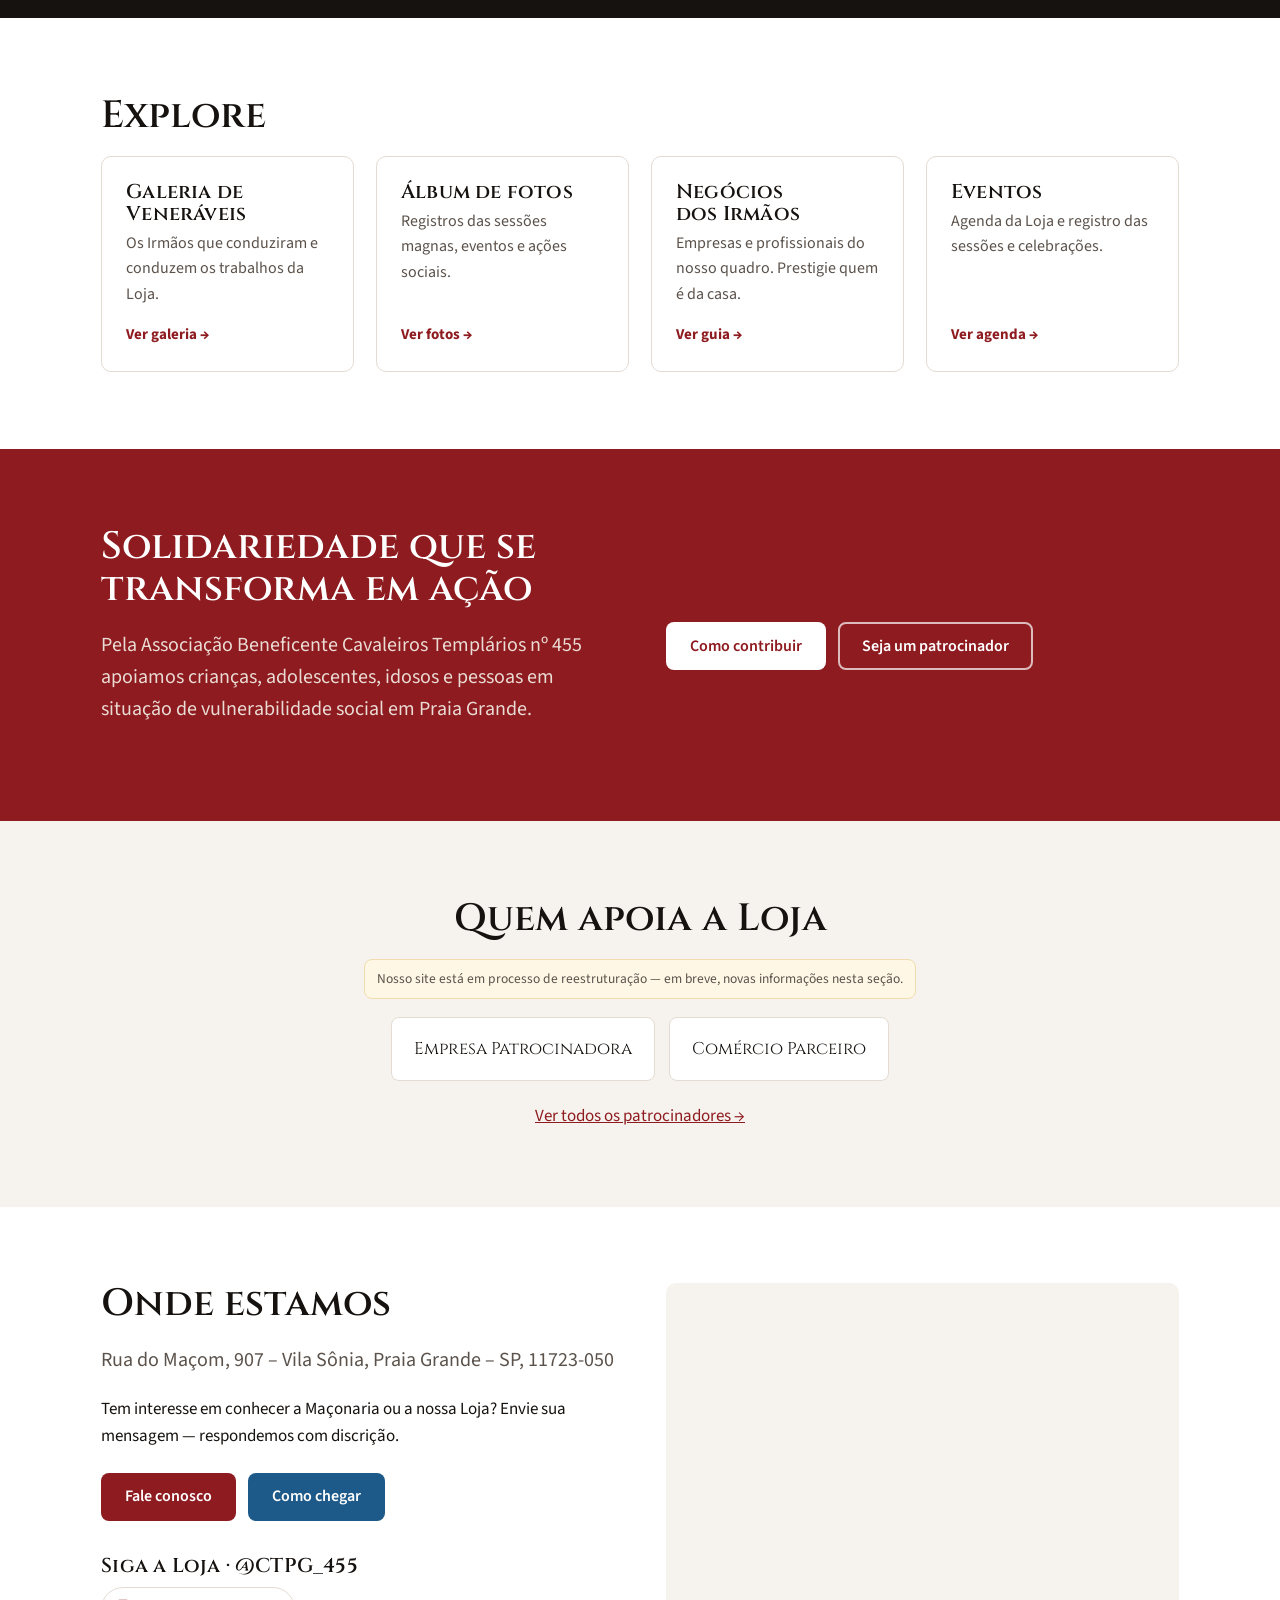
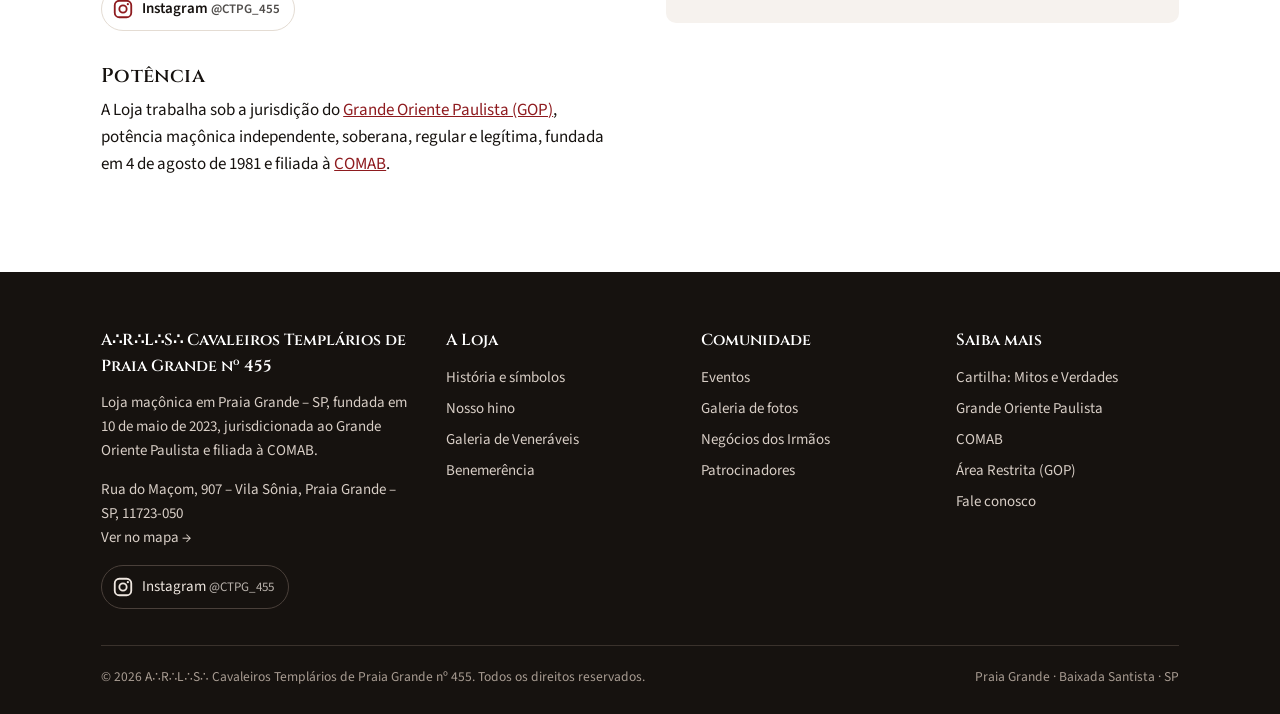
==== commit 3931dc7b: "Link da cartilha no rodapé de todas as páginas Co-Authored-By: Claude Opus 5.5 <noreply@anthropic.co" ====
--- a/index.html
+++ b/index.html
@@ -107,7 +107,7 @@
  <p>Rua do Maçom, 907 – Vila Sônia, Praia Grande – SP, 11723-050<br><a href="https://www.google.com/maps/search/?api=1&query=-24.002608,-46.443694" target="_blank" rel="noopener">Ver no mapa →</a></p><div class="social"><a href="https://www.instagram.com/ctpg_455/" target="_blank" rel="noopener me"><svg viewBox="0 0 24 24" aria-hidden="true"><rect x="3" y="3" width="18" height="18" rx="5" fill="none" stroke="currentColor" stroke-width="2"/><circle cx="12" cy="12" r="4" fill="none" stroke="currentColor" stroke-width="2"/><circle cx="17.3" cy="6.7" r="1.2" fill="currentColor"/></svg><span>Instagram <small>@CTPG_455</small></span></a></div></div>
  <div><h4>A Loja</h4><ul><li><a href="loja.html">História e símbolos</a></li><li><a href="loja.html#hino">Nosso hino</a></li><li><a href="veneraveis.html">Galeria de Veneráveis</a></li><li><a href="benemerencia.html">Benemerência</a></li></ul></div>
  <div><h4>Comunidade</h4><ul><li><a href="eventos.html">Eventos</a></li><li><a href="galeria.html">Galeria de fotos</a></li><li><a href="negocios.html">Negócios dos Irmãos</a></li><li><a href="patrocinadores.html">Patrocinadores</a></li></ul></div>
- <div><h4>Saiba mais</h4><ul><li><a href="https://www.gopsp.org.br/" target="_blank" rel="noopener">Grande Oriente Paulista</a></li><li><a href="https://comab.org.br/" target="_blank" rel="noopener">COMAB</a></li><li><a href="https://www.gopsp.org.br/site/area-restrita/art.aspx" target="_blank" rel="noopener">Área Restrita (GOP)</a></li><li><a href="contato.html">Fale conosco</a></li></ul></div>
+ <div><h4>Saiba mais</h4><ul><li><a href="cartilha.html">Cartilha: Mitos e Verdades</a></li><li><a href="https://www.gopsp.org.br/" target="_blank" rel="noopener">Grande Oriente Paulista</a></li><li><a href="https://comab.org.br/" target="_blank" rel="noopener">COMAB</a></li><li><a href="https://www.gopsp.org.br/site/area-restrita/art.aspx" target="_blank" rel="noopener">Área Restrita (GOP)</a></li><li><a href="contato.html">Fale conosco</a></li></ul></div>
 </div>
 <div class="base"><span>© <span id="ano">2026</span> A∴R∴L∴S∴ Cavaleiros Templários de Praia Grande nº 455. Todos os direitos reservados.</span><span>Praia Grande · Baixada Santista · SP</span></div>
 </div></footer>
--- a/assets/estilo.css
+++ b/assets/estilo.css
@@ -224,3 +224,17 @@
 .pinfo b{grid-column:1/-1;font-family:var(--serif);font-weight:600}
 .seek{width:100%;accent-color:#d72229;height:24px;margin:0}
 .time{font-size:14px;color:#cfc4bb;white-space:nowrap;font-variant-numeric:tabular-nums}
+
+/* ---------- cartilha ---------- */
+.dl-info{font-size:14px;color:#f0d2cc;margin-top:12px}
+.capa-real{display:block;max-width:340px;margin:0 auto;transform:rotate(2deg);transition:transform .2s}
+.capa-real:hover{transform:rotate(0)}
+.capa-real img{width:100%;height:auto;border-radius:6px;box-shadow:0 22px 44px rgba(0,0,0,.35)}
+.qs{list-style:none;margin:0;padding:0}
+.qs li{padding:7px 0;border-bottom:1px solid var(--line);font-size:16px;color:var(--muted)}
+.qs li b{color:var(--red);font-family:var(--serif);margin-right:6px}
+.pag-exemplo{width:100%;max-width:420px;height:auto;margin:0 auto;border-radius:6px;border:1px solid var(--line);box-shadow:0 14px 30px rgba(0,0,0,.14)}
+.foto-sessao{width:100%;height:auto;border-radius:var(--radius);box-shadow:0 14px 30px rgba(0,0,0,.18)}
+.fotos-sessao{display:grid;gap:12px;grid-template-columns:repeat(4,minmax(0,1fr));margin-top:32px}
+.fotos-sessao img{width:100%;aspect-ratio:4/3;height:auto;object-fit:cover;border-radius:8px}
+@media(max-width:820px){.fotos-sessao{grid-template-columns:1fr 1fr}}
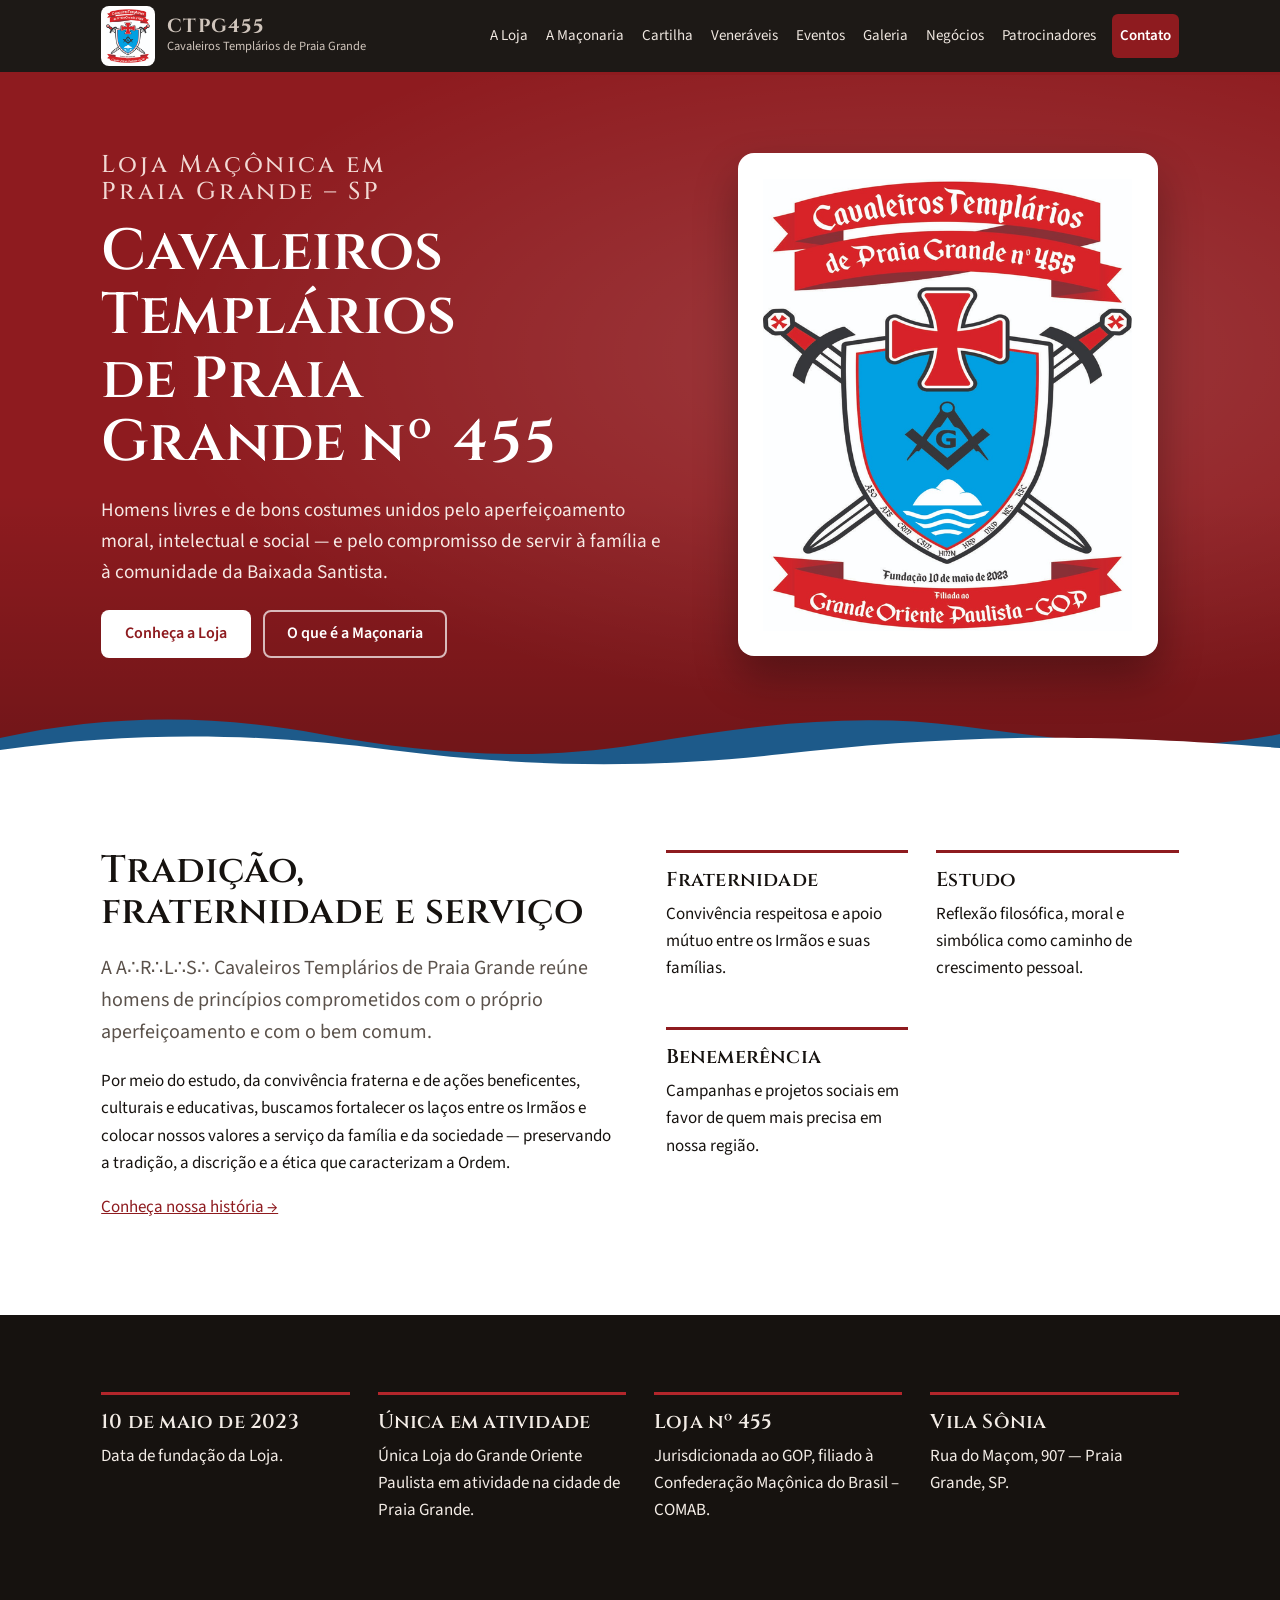
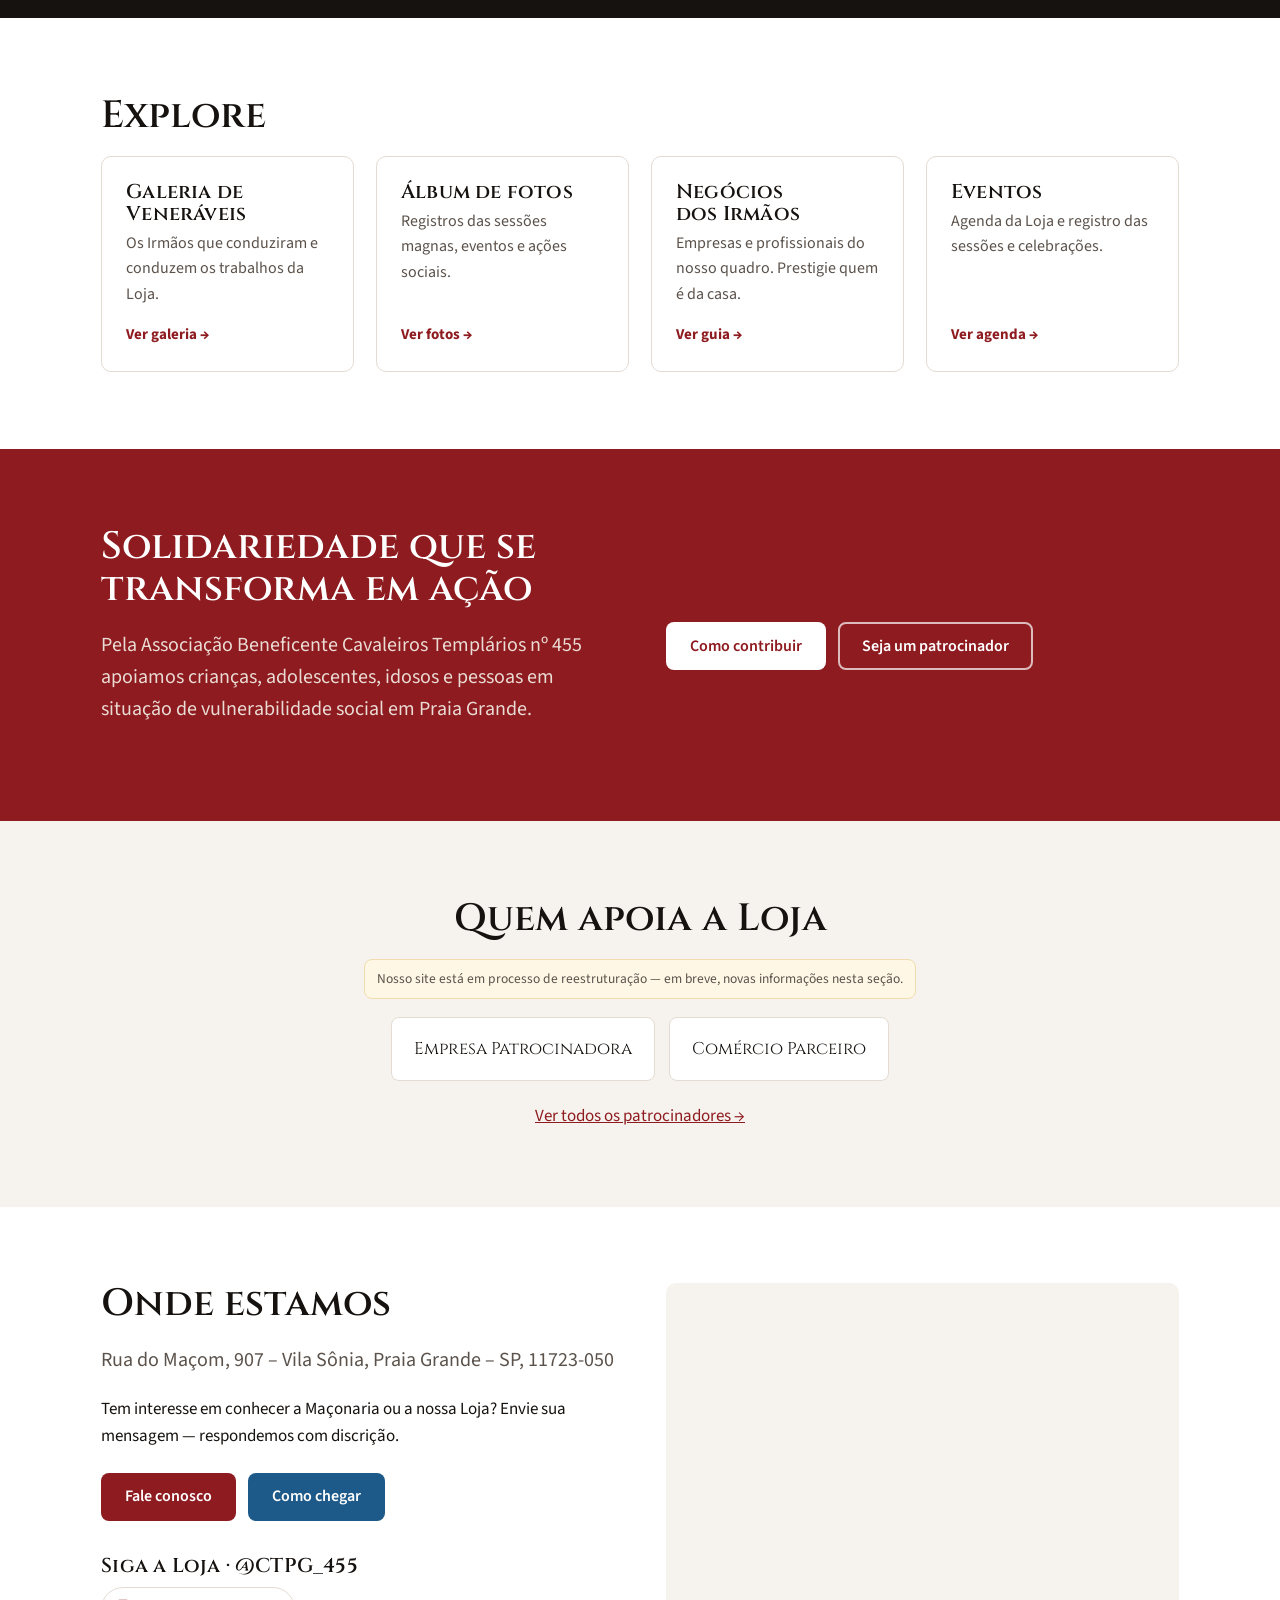
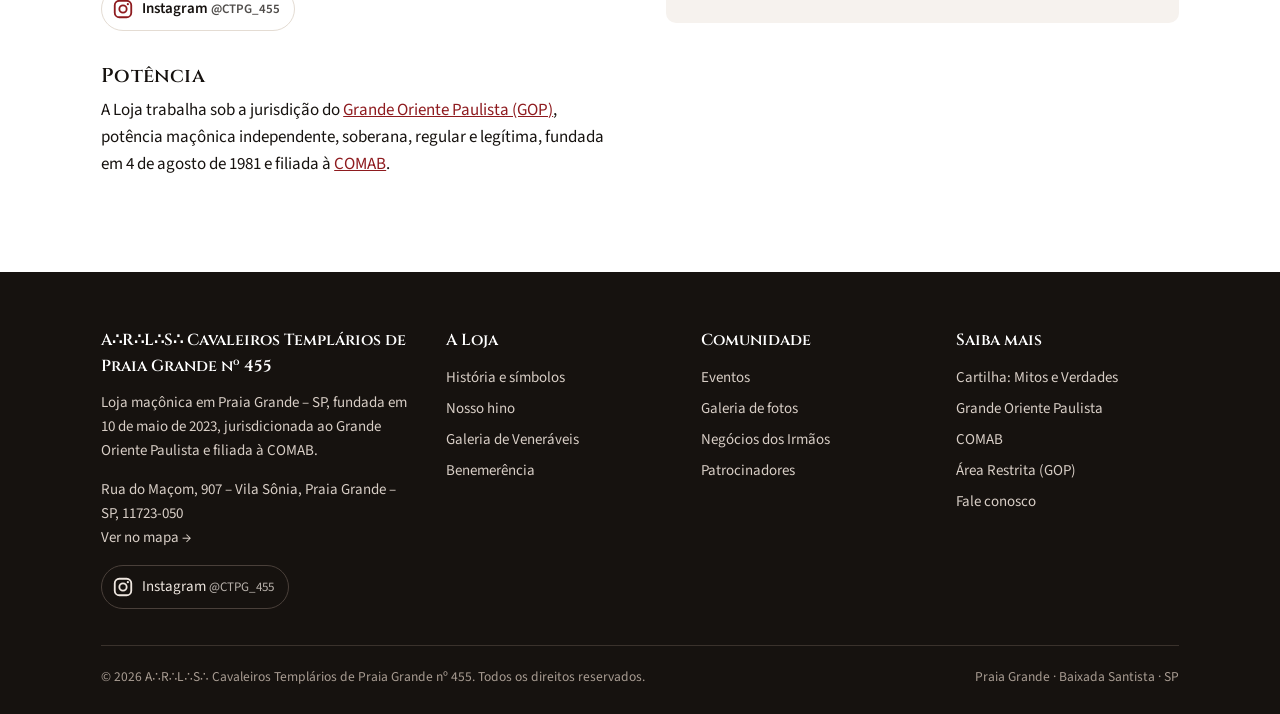
==== commit c793d2c4: "Adiciona Cartilha ao menu principal Co-Authored-By: Claude Opus 5.5 <noreply@anthropic.com> Claude-S" ====
--- a/index.html
+++ b/index.html
@@ -22,13 +22,13 @@
 <link rel="preconnect" href="https://fonts.gstatic.com" crossorigin>
 <link href="https://fonts.googleapis.com/css2?family=Cinzel:wght@500;600;700&family=Source+Sans+3:wght@400;600;700&display=swap" rel="stylesheet">
 <link rel="stylesheet" href="assets/estilo.css">
-<script type="application/ld+json">[{"@context": "https://schema.org", "@type": ["Organization", "Place"], "@id": "https://www.ctpg.org.br/#loja", "name": "Loja Maçônica Cavaleiros Templários de Praia Grande nº 455", "alternateName": ["CTPG", "CTPG455", "CTPG 455", "Cavaleiros Templários de Praia Grande", "A.R.L.S. Cavaleiros Templários de Praia Grande nº 455", "Loja Maçônica em Praia Grande"], "url": "https://www.ctpg.org.br/", "logo": "https://www.ctpg.org.br/assets/logo.png", "image": "https://www.ctpg.org.br/assets/og.png", "foundingDate": "2023-05-10", "founder": [{"@type": "Person", "name": "Adelio Servinsckins Oliveira"}, {"@type": "Person", "name": "Antônio José Silva"}, {"@type": "Person", "name": "Caio Renê Martins"}, {"@type": "Person", "name": "Clodoaldo de Souza Mafei"}, {"@type": "Person", "name": "Heber Martins Neto"}, {"@type": "Person", "name": "Henrique Ruiz Poiatos"}, {"@type": "Person", "name": "Marcus Vinicius Dutra"}, {"@type": "Person", "name": "Nilton Lima Santos"}, {"@type": "Person", "name": "Regivan Souza Cruz"}], "description": "Loja maçônica em Praia Grande – SP, jurisdicionada ao Grande Oriente Paulista (GOP) e filiada à COMAB.", "address": {"@type": "PostalAddress", "streetAddress": "Rua do Maçom, 907 – Vila Sônia", "addressLocality": "Praia Grande", "addressRegion": "SP", "postalCode": "11723-050", "addressCountry": "BR"}, "geo": {"@type": "GeoCoordinates", "latitude": -24.002608, "longitude": -46.443694}, "sameAs": ["https://www.instagram.com/ctpg_455/"], "areaServed": ["Praia Grande", "Baixada Santista", "Mongaguá", "São Vicente", "Santos"], "parentOrganization": {"@type": "Organization", "name": "Grande Oriente Paulista", "url": "https://www.gopsp.org.br/"}, "memberOf": {"@type": "Organization", "name": "Confederação Maçônica do Brasil – COMAB", "url": "https://comab.org.br/"}}]</script>
+<script type="application/ld+json">[{"@context": "https://schema.org", "@type": ["Organization", "Place"], "@id": "https://www.ctpg.org.br/#loja", "name": "Loja Maçônica Cavaleiros Templários de Praia Grande nº 455", "alternateName": ["CTPG", "CTPG455", "CTPG 455", "Cavaleiros Templários de Praia Grande", "A.R.L.S. Cavaleiros Templários de Praia Grande nº 455", "Loja Maçônica em Praia Grande"], "url": "https://www.ctpg.org.br/", "logo": "https://www.ctpg.org.br/assets/logo.png", "image": "https://www.ctpg.org.br/assets/og.png", "foundingDate": "2023-05-10", "founder": [{"@type": "Person", "name": "Adelio Servinsckins Oliveira"}, {"@type": "Person", "name": "Antônio José Silva"}, {"@type": "Person", "name": "Caio Renê Martins"}, {"@type": "Person", "name": "Clodoaldo de Sousa Mafei"}, {"@type": "Person", "name": "Heber Martins Neto"}, {"@type": "Person", "name": "Henrique Ruiz Poiatos"}, {"@type": "Person", "name": "Marcus Vinicius Dutra"}, {"@type": "Person", "name": "Nilton Lima Santos"}, {"@type": "Person", "name": "Regivan Souza Cruz"}], "description": "Loja maçônica em Praia Grande – SP, jurisdicionada ao Grande Oriente Paulista (GOP) e filiada à COMAB.", "address": {"@type": "PostalAddress", "streetAddress": "Rua do Maçom, 907 – Vila Sônia", "addressLocality": "Praia Grande", "addressRegion": "SP", "postalCode": "11723-050", "addressCountry": "BR"}, "geo": {"@type": "GeoCoordinates", "latitude": -24.002608, "longitude": -46.443694}, "sameAs": ["https://www.instagram.com/ctpg_455/"], "areaServed": ["Praia Grande", "Baixada Santista", "Mongaguá", "São Vicente", "Santos"], "parentOrganization": {"@type": "Organization", "name": "Grande Oriente Paulista", "url": "https://www.gopsp.org.br/"}, "memberOf": {"@type": "Organization", "name": "Confederação Maçônica do Brasil – COMAB", "url": "https://comab.org.br/"}}]</script>
 </head>
 <body>
 <header class="top"><div class="wrap">
 <a class="brand" href="index.html" aria-label="CTPG – página inicial"><span class="brand-logo"><img src="assets/logo-160.png" width="160" height="196" alt=""></span><span><b>CTPG455</b><span>Cavaleiros Templários de Praia Grande</span></span></a>
 <button class="burger" aria-label="Abrir menu" aria-expanded="false" aria-controls="menu">☰</button>
-<nav class="nav" id="menu" aria-label="Principal"><a href="loja.html">A Loja</a><a href="maconaria.html">A Maçonaria</a><a href="veneraveis.html">Veneráveis</a><a href="eventos.html">Eventos</a><a href="galeria.html">Galeria</a><a href="negocios.html">Negócios</a><a href="patrocinadores.html">Patrocinadores</a><a class="cta" href="contato.html">Contato</a></nav>
+<nav class="nav" id="menu" aria-label="Principal"><a href="loja.html">A Loja</a><a href="maconaria.html">A Maçonaria</a><a href="cartilha.html">Cartilha</a><a href="veneraveis.html">Veneráveis</a><a href="eventos.html">Eventos</a><a href="galeria.html">Galeria</a><a href="negocios.html">Negócios</a><a href="patrocinadores.html">Patrocinadores</a><a class="cta" href="contato.html">Contato</a></nav>
 </div></header>
 <main>
 
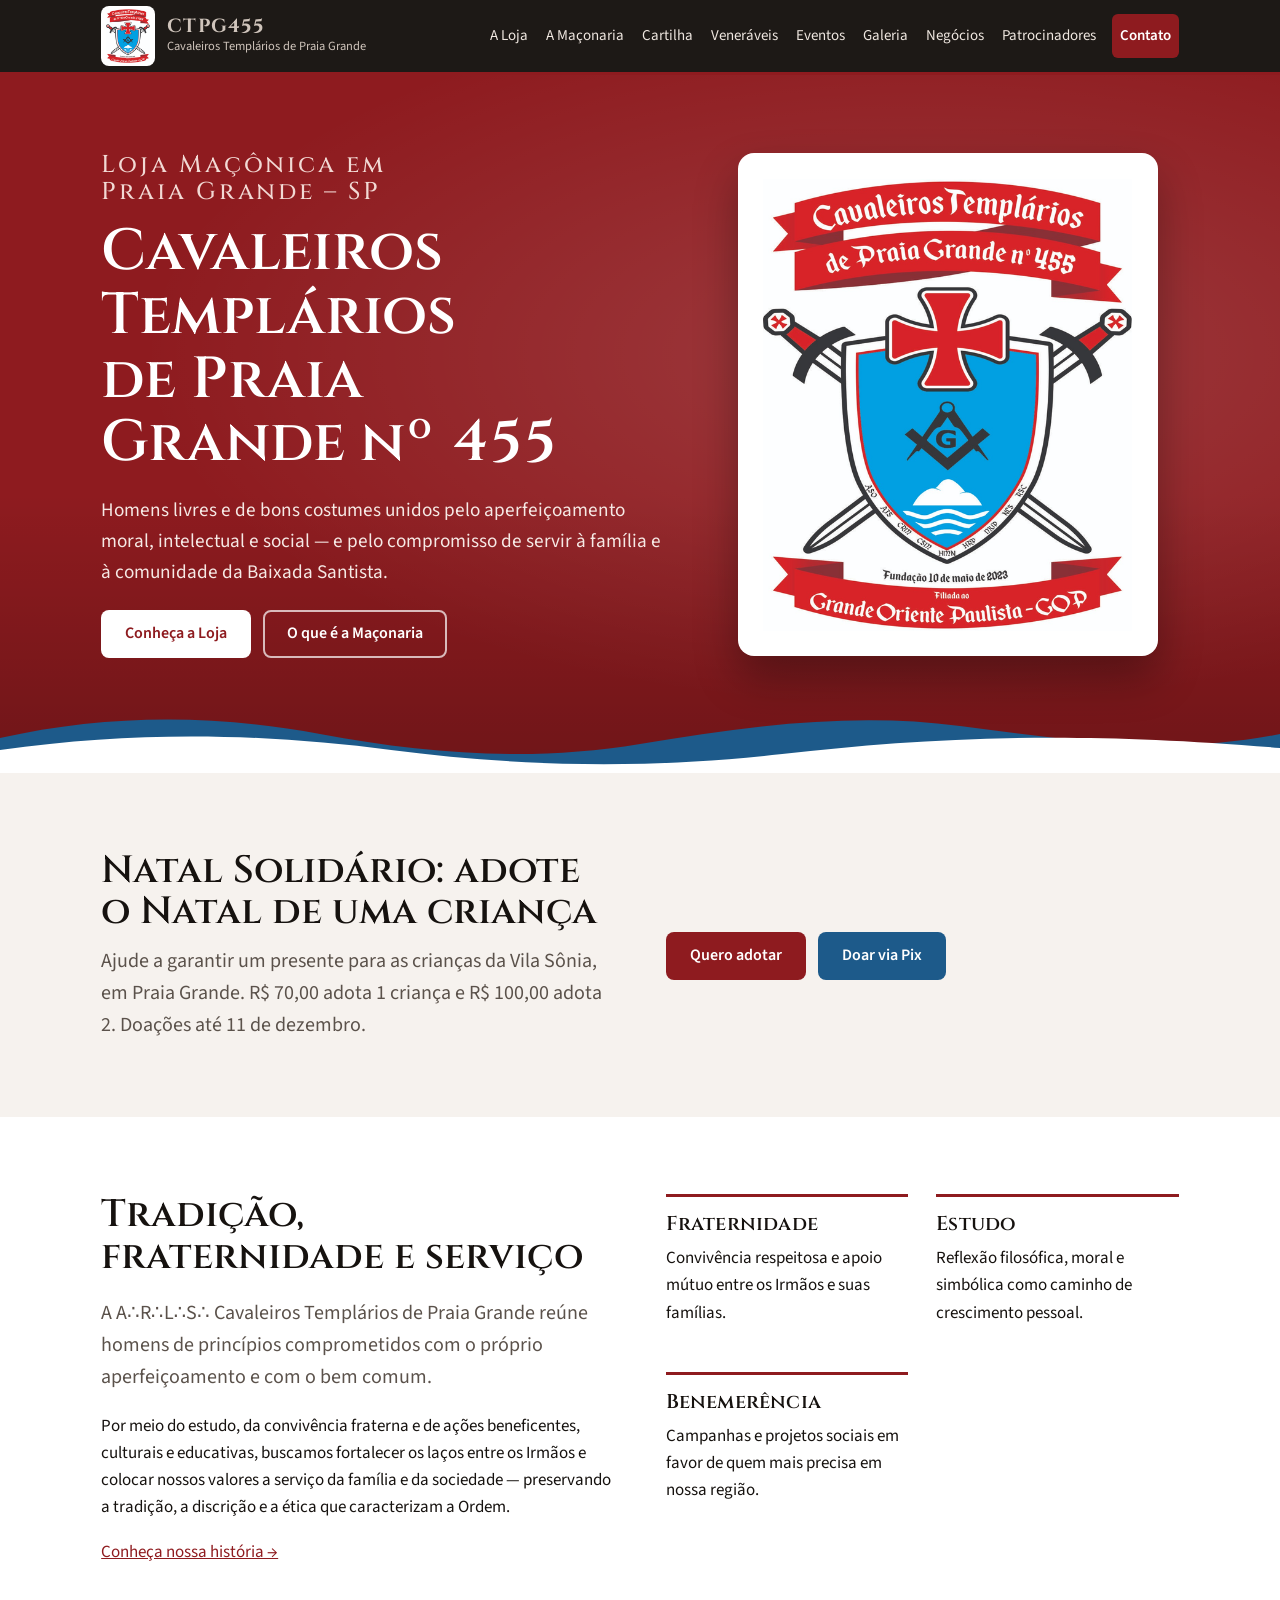
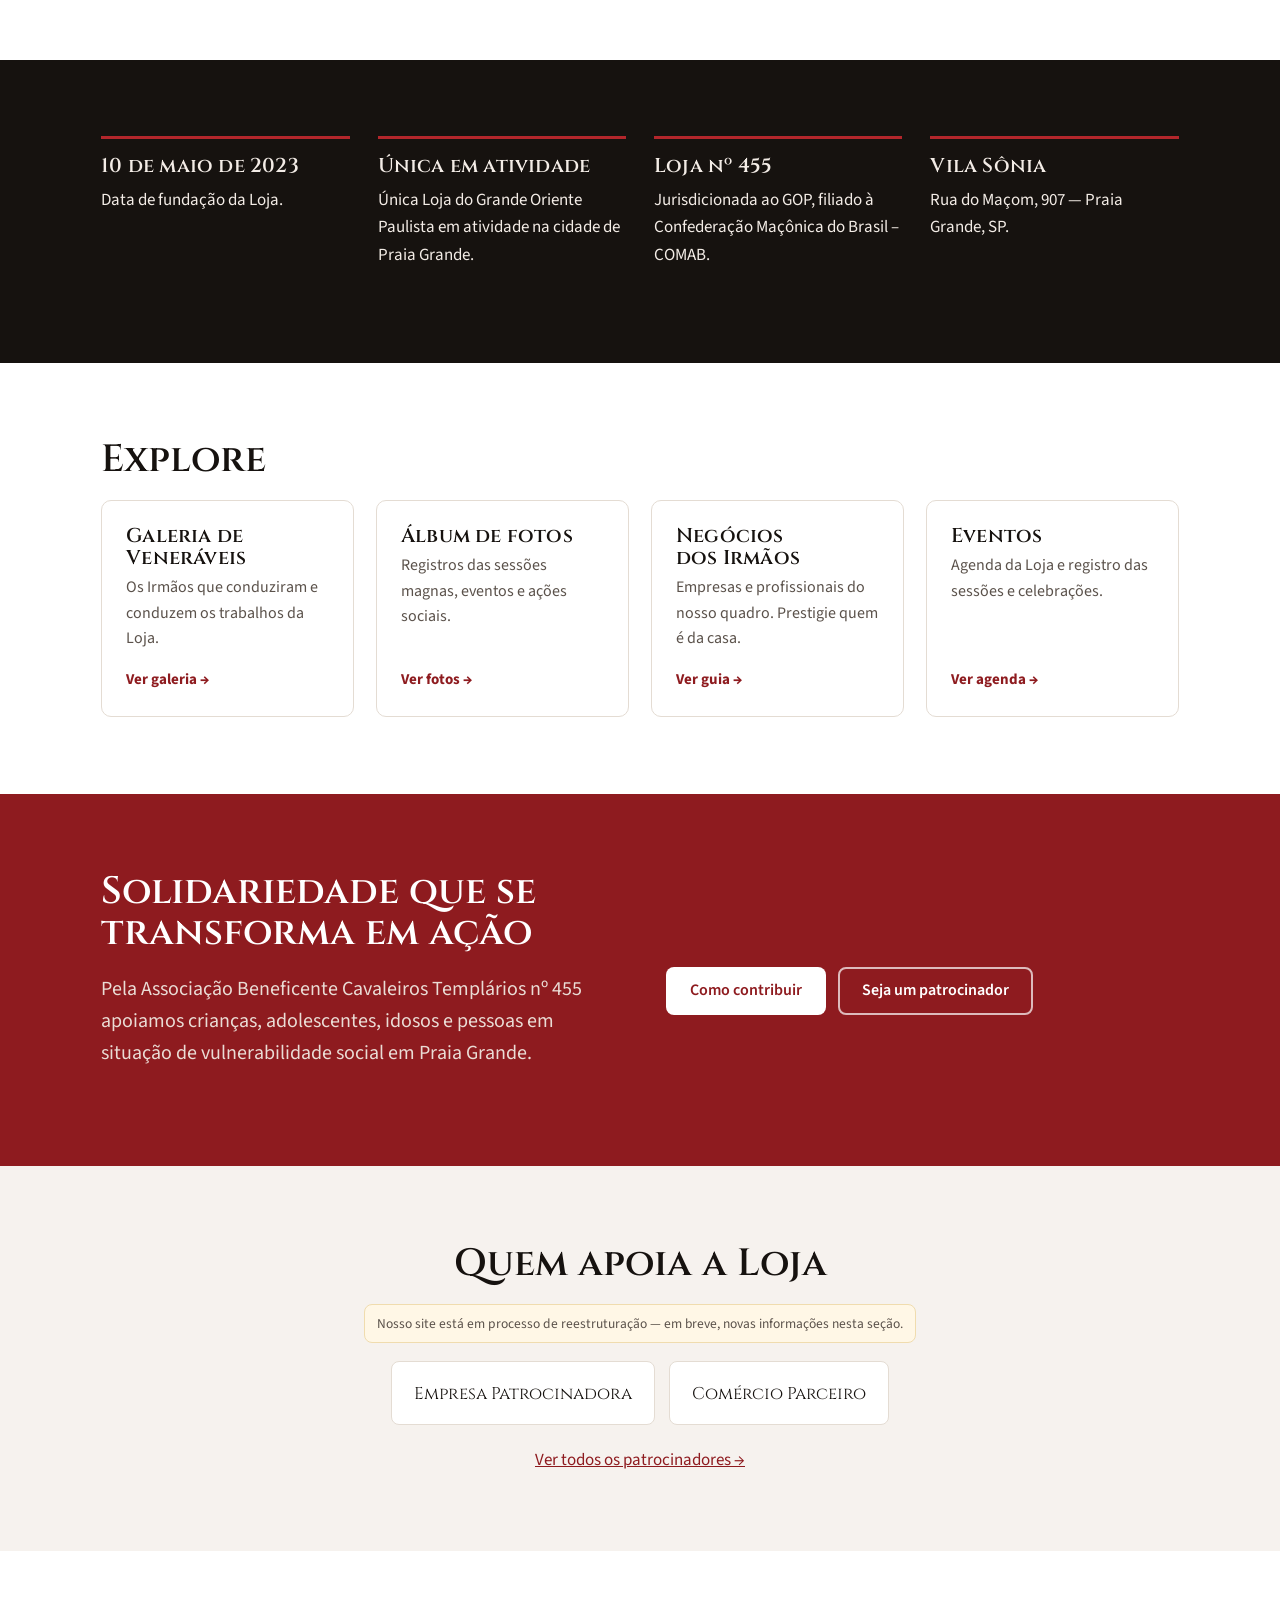
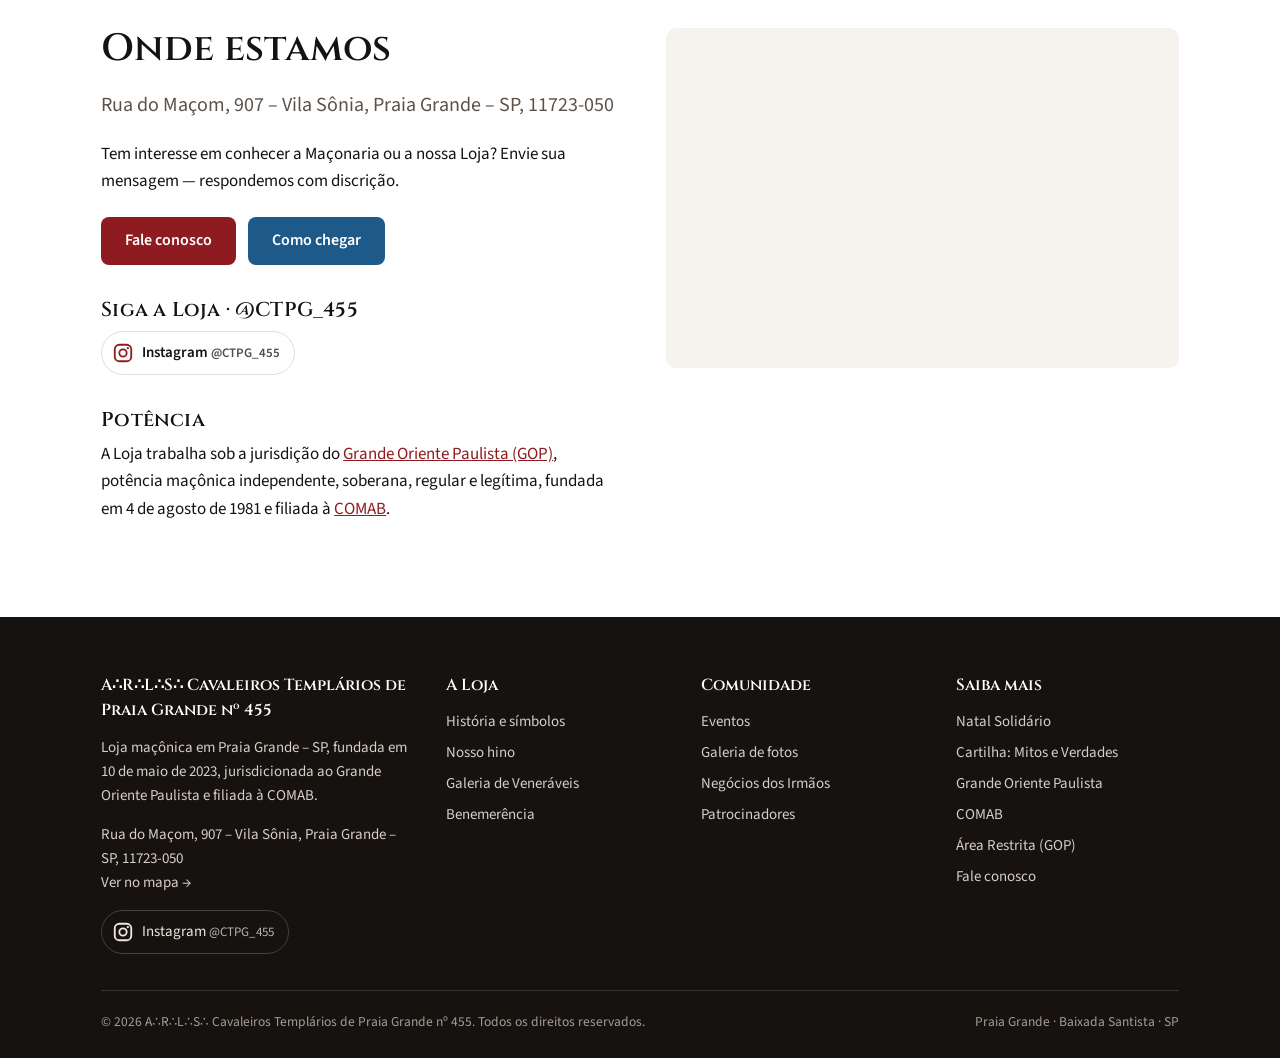
==== commit bb00aa3f: "Campanha Natal Solidário 2026: página natal.html e links na home, Benemerência, rodapés e sitemap Co" ====
--- a/index.html
+++ b/index.html
@@ -43,6 +43,12 @@
 </div><svg class="waves" viewBox="0 0 1440 70" preserveAspectRatio="none" aria-hidden="true">
 <path d="M0 34C120 10 240 10 360 30S600 58 720 40 960 8 1080 22 1320 52 1440 30V70H0Z" fill="#1d5a8a"/>
 <path d="M0 46C160 26 300 30 440 46S720 66 880 50 1200 26 1440 44V70H0Z" fill="#ffffff"/></svg></section>
+
+<section class="band soft" aria-label="Campanha Natal Solidário"><div class="wrap split" style="align-items:center">
+ <div><h2 style="margin-bottom:.3em">Natal Solidário: adote o Natal de uma criança</h2>
+ <p class="lead" style="margin:0">Ajude a garantir um presente para as crianças da Vila Sônia, em Praia Grande. R$ 70,00 adota 1 criança e R$ 100,00 adota 2. Doações até 11 de dezembro.</p></div>
+ <div><div class="btns"><a class="btn r" href="natal.html">Quero adotar</a><a class="btn s" href="natal.html#doar">Doar via Pix</a></div></div>
+</div></section>
 
 <section class="band"><div class="wrap split">
  <div><h2>Tradição, fraternidade e serviço</h2>
@@ -107,7 +113,7 @@
  <p>Rua do Maçom, 907 – Vila Sônia, Praia Grande – SP, 11723-050<br><a href="https://www.google.com/maps/search/?api=1&query=-24.002608,-46.443694" target="_blank" rel="noopener">Ver no mapa →</a></p><div class="social"><a href="https://www.instagram.com/ctpg_455/" target="_blank" rel="noopener me"><svg viewBox="0 0 24 24" aria-hidden="true"><rect x="3" y="3" width="18" height="18" rx="5" fill="none" stroke="currentColor" stroke-width="2"/><circle cx="12" cy="12" r="4" fill="none" stroke="currentColor" stroke-width="2"/><circle cx="17.3" cy="6.7" r="1.2" fill="currentColor"/></svg><span>Instagram <small>@CTPG_455</small></span></a></div></div>
  <div><h4>A Loja</h4><ul><li><a href="loja.html">História e símbolos</a></li><li><a href="loja.html#hino">Nosso hino</a></li><li><a href="veneraveis.html">Galeria de Veneráveis</a></li><li><a href="benemerencia.html">Benemerência</a></li></ul></div>
  <div><h4>Comunidade</h4><ul><li><a href="eventos.html">Eventos</a></li><li><a href="galeria.html">Galeria de fotos</a></li><li><a href="negocios.html">Negócios dos Irmãos</a></li><li><a href="patrocinadores.html">Patrocinadores</a></li></ul></div>
- <div><h4>Saiba mais</h4><ul><li><a href="cartilha.html">Cartilha: Mitos e Verdades</a></li><li><a href="https://www.gopsp.org.br/" target="_blank" rel="noopener">Grande Oriente Paulista</a></li><li><a href="https://comab.org.br/" target="_blank" rel="noopener">COMAB</a></li><li><a href="https://www.gopsp.org.br/site/area-restrita/art.aspx" target="_blank" rel="noopener">Área Restrita (GOP)</a></li><li><a href="contato.html">Fale conosco</a></li></ul></div>
+ <div><h4>Saiba mais</h4><ul><li><a href="natal.html">Natal Solidário</a></li><li><a href="cartilha.html">Cartilha: Mitos e Verdades</a></li><li><a href="https://www.gopsp.org.br/" target="_blank" rel="noopener">Grande Oriente Paulista</a></li><li><a href="https://comab.org.br/" target="_blank" rel="noopener">COMAB</a></li><li><a href="https://www.gopsp.org.br/site/area-restrita/art.aspx" target="_blank" rel="noopener">Área Restrita (GOP)</a></li><li><a href="contato.html">Fale conosco</a></li></ul></div>
 </div>
 <div class="base"><span>© <span id="ano">2026</span> A∴R∴L∴S∴ Cavaleiros Templários de Praia Grande nº 455. Todos os direitos reservados.</span><span>Praia Grande · Baixada Santista · SP</span></div>
 </div></footer>
